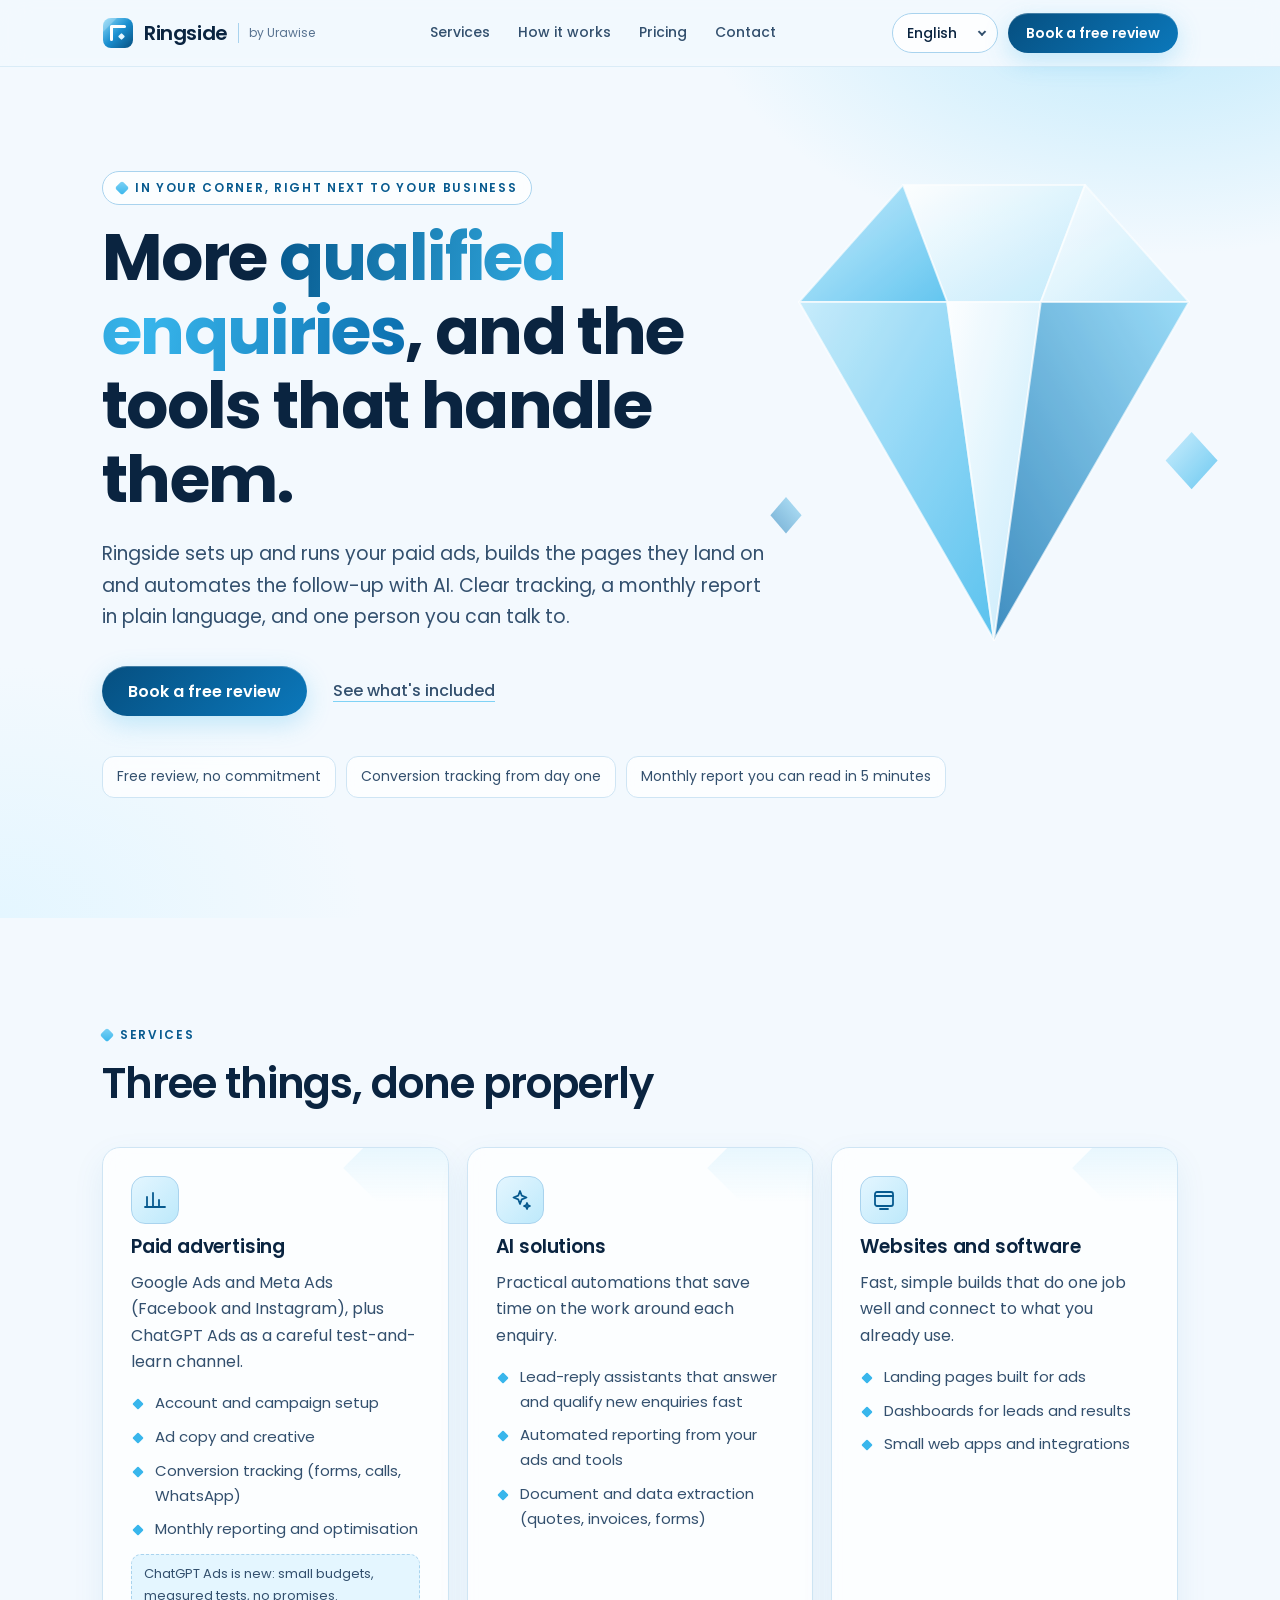
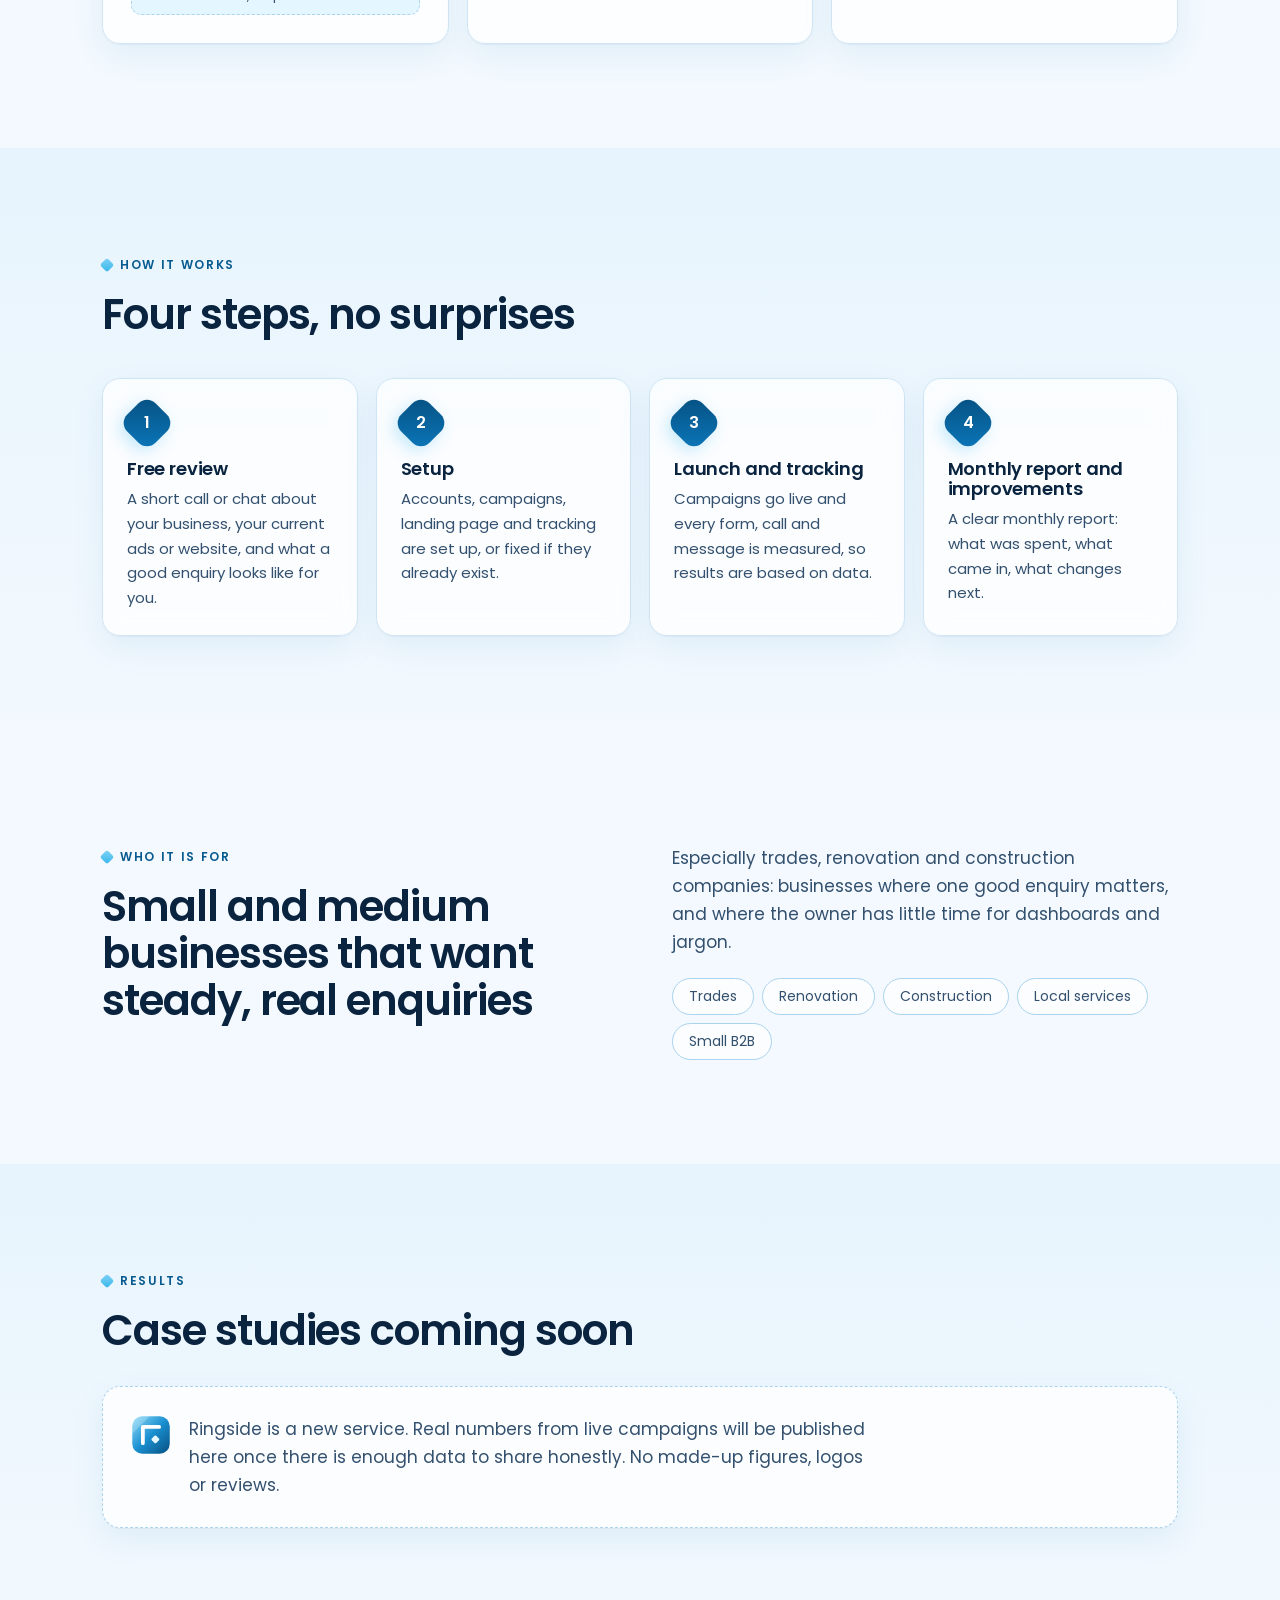
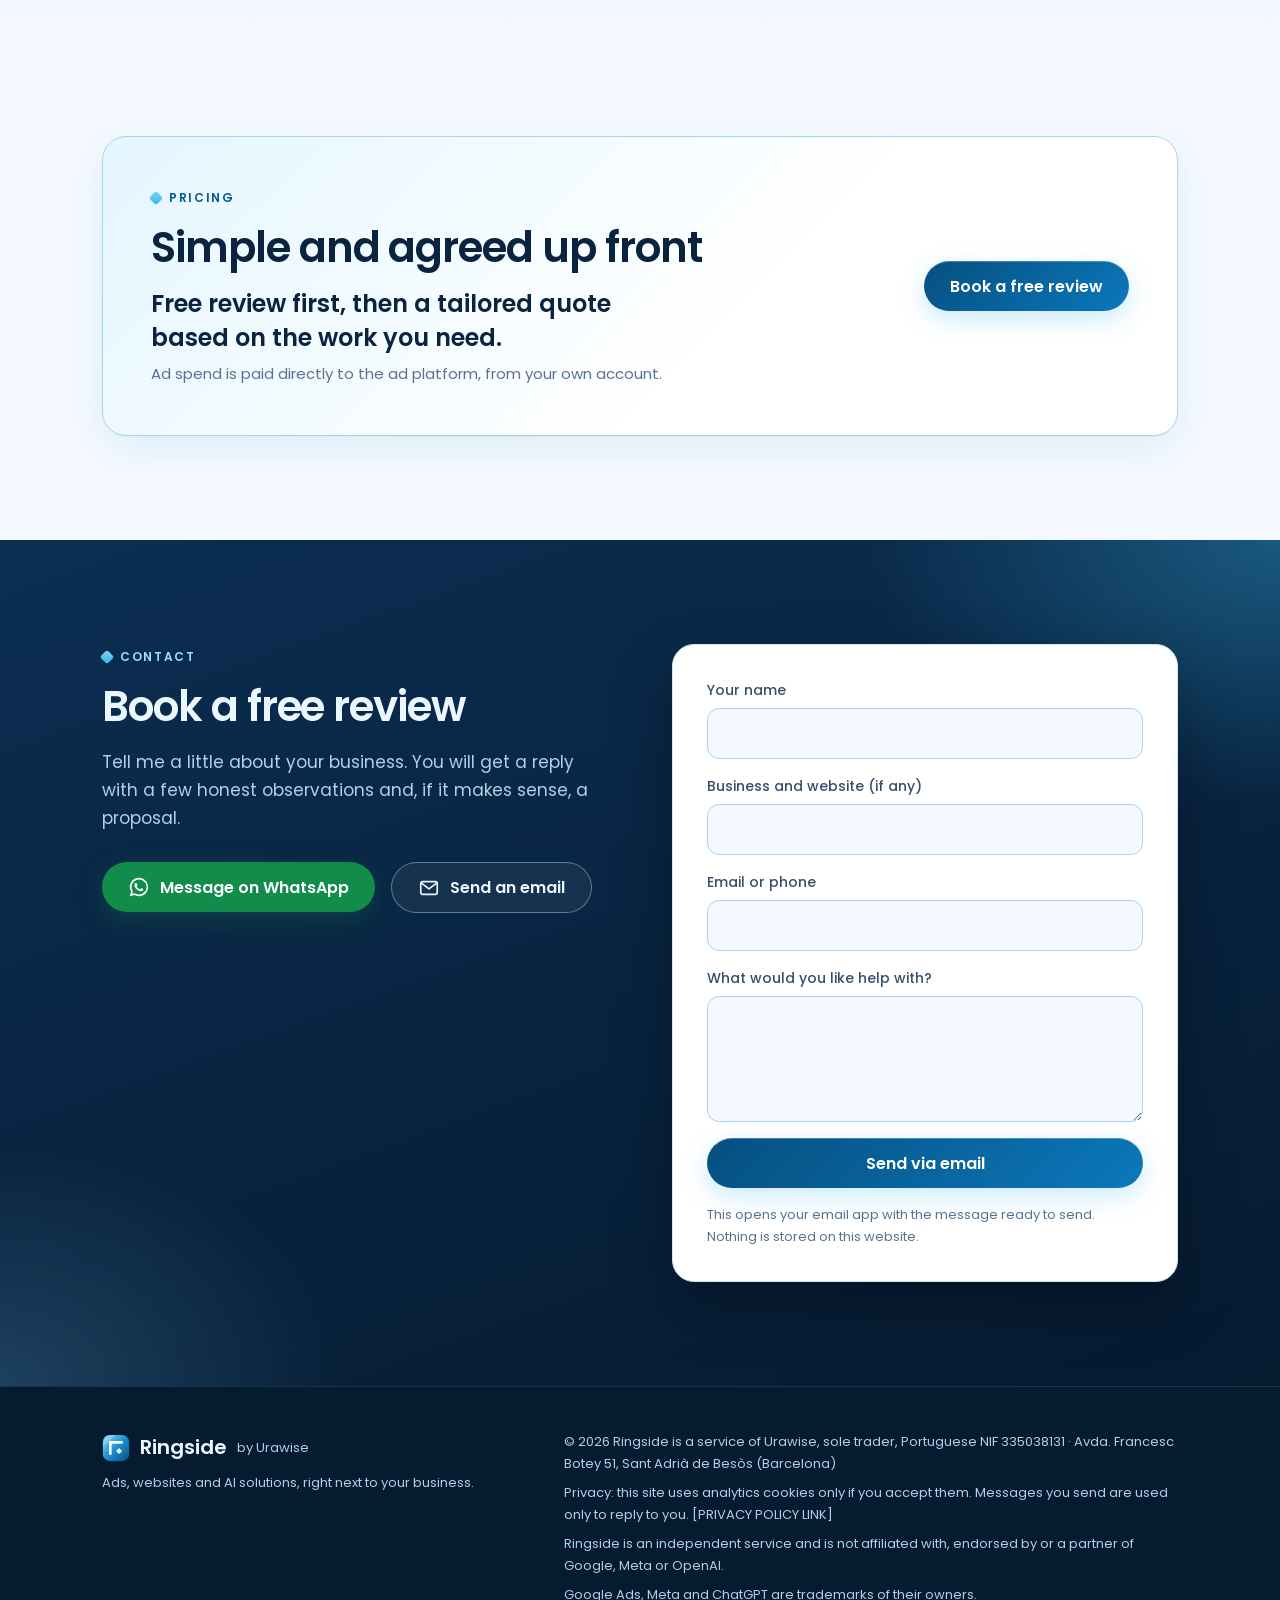
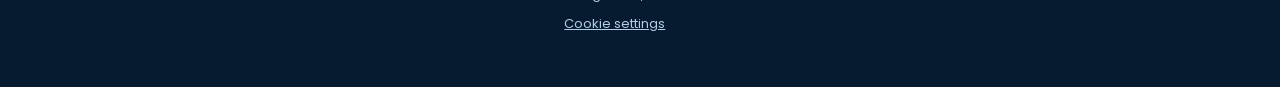
==== index.html @ 42f72361 "Ringside one-page site: crystal blue brand, EN/ES/DA/SQ/FI, mailto contact, GA4 after consent, SEO f" ====
<!doctype html>
<html lang="en">
<head>
  <meta charset="utf-8">
  <meta name="viewport" content="width=device-width, initial-scale=1">
  <title>Ringside by Urawise · Ads, websites and AI solutions</title>
  <meta name="description" content="Google Ads, Meta Ads, AI assistants and websites for small and medium businesses, especially trades, renovation and construction. Start with a free review.">
  <link rel="canonical" href="https://ringside.urawise.eu/">
  <meta name="theme-color" content="#f3f9fe" media="(prefers-color-scheme: light)">
  <meta name="theme-color" content="#05111f" media="(prefers-color-scheme: dark)">
  <meta name="color-scheme" content="light dark">

  <meta property="og:type" content="website">
  <meta property="og:site_name" content="Ringside by Urawise">
  <meta property="og:url" content="https://ringside.urawise.eu/">
  <meta property="og:title" content="Ringside by Urawise · Ads, websites and AI solutions">
  <meta property="og:description" content="Ads, websites and AI solutions, right next to your business. Start with a free review.">
  <meta property="og:image" content="https://ringside.urawise.eu/og-image.png">
  <meta property="og:image:width" content="1200">
  <meta property="og:image:height" content="630">
  <meta property="og:locale" content="en_GB">
  <meta property="og:locale:alternate" content="es_ES">
  <meta property="og:locale:alternate" content="da_DK">
  <meta property="og:locale:alternate" content="sq_AL">
  <meta property="og:locale:alternate" content="fi_FI">
  <meta name="twitter:card" content="summary_large_image">

  <link rel="icon" href="/favicon.svg" type="image/svg+xml">
  <link rel="icon" href="/favicon-32.png" sizes="32x32" type="image/png">
  <link rel="apple-touch-icon" href="/apple-touch-icon.png">

  <link rel="preconnect" href="https://fonts.googleapis.com">
  <link rel="preconnect" href="https://fonts.gstatic.com" crossorigin>
  <link rel="stylesheet" href="https://fonts.googleapis.com/css2?family=Poppins:wght@400;500;600;700&display=swap">
  <link rel="stylesheet" href="/styles.css">
  <script src="/config.js"></script>
  <script src="/i18n.js" defer></script>
  <script src="/main.js" defer></script>
</head>
<body>
  <a class="skip-link" href="#main" data-i18n="skip">Skip to content</a>

  <header class="site-header">
    <div class="wrap header-inner">
      <a class="brand" href="#top" aria-label="Ringside by Urawise, home">
        <img class="brand-mark" src="/favicon.svg" alt="" width="32" height="32">
        <span class="brand-name">Ringside</span>
        <span class="brand-by">by Urawise</span>
      </a>
      <nav class="site-nav" aria-label="Main">
        <a href="#services" data-i18n="nav.services">Services</a>
        <a href="#how" data-i18n="nav.how">How it works</a>
        <a href="#pricing" data-i18n="nav.pricing">Pricing</a>
        <a href="#contact" data-i18n="nav.contact">Contact</a>
      </nav>
      <div class="header-actions">
        <label class="lang-select">
          <span class="visually-hidden" data-i18n="lang.label">Language</span>
          <select data-lang-select>
            <option value="en" lang="en">English</option>
            <option value="es" lang="es">Español</option>
            <option value="da" lang="da">Dansk</option>
            <option value="sq" lang="sq">Shqip</option>
            <option value="fi" lang="fi">Suomi</option>
          </select>
        </label>
        <a class="btn btn-small" href="#contact" data-review-link data-i18n="cta.review">Book a free review</a>
      </div>
    </div>
  </header>

  <main id="main">
    <!-- HERO -->
    <section class="hero" id="top">
      <div class="hero-crystal" aria-hidden="true">
        <svg viewBox="0 0 400 440">
          <defs>
            <linearGradient id="cr-a" x1="0" y1="0" x2="1" y2="1"><stop offset="0" stop-color="#ffffff"/><stop offset="1" stop-color="#bde9fb"/></linearGradient>
            <linearGradient id="cr-b" x1="0" y1="0" x2="1" y2="1"><stop offset="0" stop-color="#bde9fb"/><stop offset="1" stop-color="#38b6ec"/></linearGradient>
            <linearGradient id="cr-c" x1="1" y1="0" x2="0" y2="1"><stop offset="0" stop-color="#7fd2f5"/><stop offset="1" stop-color="#0a6eae"/></linearGradient>
          </defs>
          <g stroke="#ffffff" stroke-opacity=".7" stroke-width="1.5" stroke-linejoin="round">
            <polygon points="130,60 270,60 236,150 164,150" fill="url(#cr-a)"/>
            <polygon points="50,150 130,60 164,150" fill="url(#cr-b)" opacity=".85"/>
            <polygon points="270,60 350,150 236,150" fill="url(#cr-a)" opacity=".9"/>
            <polygon points="50,150 164,150 200,410" fill="url(#cr-b)" opacity=".9"/>
            <polygon points="164,150 236,150 200,410" fill="url(#cr-a)" opacity=".95"/>
            <polygon points="236,150 350,150 200,410" fill="url(#cr-c)" opacity=".85"/>
          </g>
          <polygon points="352,250 372,272 352,294 332,272" fill="url(#cr-b)" opacity=".8"/>
          <polygon points="40,300 52,314 40,328 28,314" fill="url(#cr-c)" opacity=".6"/>
        </svg>
      </div>
      <div class="wrap hero-inner">
        <p class="eyebrow" data-i18n="hero.eyebrow">In your corner, right next to your business</p>
        <h1 data-i18n="hero.title">More <span class="shine">qualified enquiries</span>, and the tools that handle them.</h1>
        <p class="lead" data-i18n="hero.lead">Ringside sets up and runs your paid ads, builds the pages they land on and automates the follow-up with AI. Clear tracking, a monthly report in plain language, and one person you can talk to.</p>
        <div class="hero-actions">
          <a class="btn" href="#contact" data-review-link data-i18n="cta.review">Book a free review</a>
          <a class="text-link" href="#services" data-i18n="hero.secondary">See what's included</a>
        </div>
        <ul class="hero-points" aria-label="Highlights">
          <li data-i18n="hero.p1">Free review, no commitment</li>
          <li data-i18n="hero.p2">Conversion tracking from day one</li>
          <li data-i18n="hero.p3">Monthly report you can read in 5 minutes</li>
        </ul>
      </div>
    </section>

    <!-- SERVICES -->
    <section class="section" id="services" aria-labelledby="services-title">
      <div class="wrap">
        <p class="eyebrow" data-i18n="services.eyebrow">Services</p>
        <h2 id="services-title" data-i18n="services.title">Three things, done properly</h2>
        <div class="cards">
          <article class="card glass">
            <div class="card-icon" aria-hidden="true"><svg viewBox="0 0 24 24"><path d="M4 19V9M10 19V5M16 19v-7M22 19H2" /></svg></div>
            <h3 data-i18n="s1.title">Paid advertising</h3>
            <p data-i18n="s1.body">Google Ads and Meta Ads (Facebook and Instagram), plus ChatGPT Ads as a careful test-and-learn channel.</p>
            <ul class="ticks">
              <li data-i18n="s1.l1">Account and campaign setup</li>
              <li data-i18n="s1.l2">Ad copy and creative</li>
              <li data-i18n="s1.l3">Conversion tracking (forms, calls, WhatsApp)</li>
              <li data-i18n="s1.l4">Monthly reporting and optimisation</li>
            </ul>
            <p class="tag" data-i18n="s1.tag">ChatGPT Ads is new: small budgets, measured tests, no promises.</p>
          </article>
          <article class="card glass">
            <div class="card-icon" aria-hidden="true"><svg viewBox="0 0 24 24"><path d="M12 3l1.8 4.7L18.5 9.5 13.8 11.3 12 16l-1.8-4.7L5.5 9.5l4.7-1.8z" /><path d="M19 15l.8 2.2L22 18l-2.2.8L19 21l-.8-2.2L16 18l2.2-.8z" /></svg></div>
            <h3 data-i18n="s2.title">AI solutions</h3>
            <p data-i18n="s2.body">Practical automations that save time on the work around each enquiry.</p>
            <ul class="ticks">
              <li data-i18n="s2.l1">Lead-reply assistants that answer and qualify new enquiries fast</li>
              <li data-i18n="s2.l2">Automated reporting from your ads and tools</li>
              <li data-i18n="s2.l3">Document and data extraction (quotes, invoices, forms)</li>
            </ul>
          </article>
          <article class="card glass">
            <div class="card-icon" aria-hidden="true"><svg viewBox="0 0 24 24"><rect x="3" y="4" width="18" height="14" rx="2" /><path d="M3 8h18M8 21h8" /></svg></div>
            <h3 data-i18n="s3.title">Websites and software</h3>
            <p data-i18n="s3.body">Fast, simple builds that do one job well and connect to what you already use.</p>
            <ul class="ticks">
              <li data-i18n="s3.l1">Landing pages built for ads</li>
              <li data-i18n="s3.l2">Dashboards for leads and results</li>
              <li data-i18n="s3.l3">Small web apps and integrations</li>
            </ul>
          </article>
        </div>
      </div>
    </section>

    <!-- HOW IT WORKS -->
    <section class="section section-alt" id="how" aria-labelledby="how-title">
      <div class="wrap">
        <p class="eyebrow" data-i18n="how.eyebrow">How it works</p>
        <h2 id="how-title" data-i18n="how.title">Four steps, no surprises</h2>
        <ol class="steps">
          <li class="glass">
            <span class="step-num"><span>1</span></span>
            <h3 data-i18n="how.1t">Free review</h3>
            <p data-i18n="how.1b">A short call or chat about your business, your current ads or website, and what a good enquiry looks like for you.</p>
          </li>
          <li class="glass">
            <span class="step-num"><span>2</span></span>
            <h3 data-i18n="how.2t">Setup</h3>
            <p data-i18n="how.2b">Accounts, campaigns, landing page and tracking are set up, or fixed if they already exist.</p>
          </li>
          <li class="glass">
            <span class="step-num"><span>3</span></span>
            <h3 data-i18n="how.3t">Launch and tracking</h3>
            <p data-i18n="how.3b">Campaigns go live and every form, call and message is measured, so results are based on data.</p>
          </li>
          <li class="glass">
            <span class="step-num"><span>4</span></span>
            <h3 data-i18n="how.4t">Monthly report and improvements</h3>
            <p data-i18n="how.4b">A clear monthly report: what was spent, what came in, what changes next.</p>
          </li>
        </ol>
      </div>
    </section>

    <!-- WHO IT IS FOR -->
    <section class="section" id="who" aria-labelledby="who-title">
      <div class="wrap split">
        <div>
          <p class="eyebrow" data-i18n="who.eyebrow">Who it is for</p>
          <h2 id="who-title" data-i18n="who.title">Small and medium businesses that want steady, real enquiries</h2>
        </div>
        <div>
          <p data-i18n="who.body">Especially trades, renovation and construction companies: businesses where one good enquiry matters, and where the owner has little time for dashboards and jargon.</p>
          <ul class="chips">
            <li data-i18n="who.c1">Trades</li>
            <li data-i18n="who.c2">Renovation</li>
            <li data-i18n="who.c3">Construction</li>
            <li data-i18n="who.c4">Local services</li>
            <li data-i18n="who.c5">Small B2B</li>
          </ul>
        </div>
      </div>
    </section>

    <!-- PROOF -->
    <section class="section section-alt" id="results" aria-labelledby="results-title">
      <div class="wrap">
        <p class="eyebrow" data-i18n="proof.eyebrow">Results</p>
        <h2 id="results-title" data-i18n="proof.title">Case studies coming soon</h2>
        <div class="proof-empty glass">
          <img src="/favicon.svg" alt="" width="40" height="40">
          <p data-i18n="proof.body">Ringside is a new service. Real numbers from live campaigns will be published here once there is enough data to share honestly. No made-up figures, logos or reviews.</p>
        </div>

        <!--
          When you have real, permissioned results, replace the paragraph above and
          uncomment this block. Keep the numbers exact and the source clear.

        <div class="proof-grid">
          <figure class="proof-card">
            <p class="proof-number">[RESULT]</p>
            <figcaption>[WHAT THE RESULT MEANS, CAMPAIGN AND PERIOD]</figcaption>
          </figure>
          <blockquote class="proof-card quote">
            <p>“[CLIENT TESTIMONIAL]”</p>
            <footer>[CLIENT NAME], [BUSINESS]</footer>
          </blockquote>
        </div>
        -->
      </div>
    </section>

    <!-- PRICING -->
    <section class="section" id="pricing" aria-labelledby="pricing-title">
      <div class="wrap">
        <div class="pricing-box">
          <div>
            <p class="eyebrow" data-i18n="pricing.eyebrow">Pricing</p>
            <h2 id="pricing-title" data-i18n="pricing.title">Simple and agreed up front</h2>
            <p class="price" data-i18n="pricing.text">Free review first, then a tailored quote based on the work you need.</p>
            <p class="muted" data-i18n="pricing.note">Ad spend is paid directly to the ad platform, from your own account.</p>
          </div>
          <a class="btn" href="#contact" data-review-link data-i18n="cta.review">Book a free review</a>
        </div>
      </div>
    </section>

    <!-- CONTACT -->
    <section class="section section-dark" id="contact" aria-labelledby="contact-title">
      <div class="wrap split">
        <div>
          <p class="eyebrow" data-i18n="contact.eyebrow">Contact</p>
          <h2 id="contact-title" data-i18n="contact.title">Book a free review</h2>
          <p data-i18n="contact.body">Tell me a little about your business. You will get a reply with a few honest observations and, if it makes sense, a proposal.</p>
          <div class="contact-actions">
            <a class="btn btn-whatsapp" href="#contact" data-whatsapp target="_blank" rel="noopener">
              <svg viewBox="0 0 24 24" aria-hidden="true"><path fill="currentColor" d="M12 2a10 10 0 0 0-8.6 15.1L2 22l5-1.3A10 10 0 1 0 12 2zm0 18.2c-1.5 0-3-.4-4.2-1.2l-.3-.2-3 .8.8-2.9-.2-.3A8.2 8.2 0 1 1 12 20.2zm4.5-6.1c-.2-.1-1.5-.7-1.7-.8-.2-.1-.4-.1-.6.1l-.8 1c-.1.2-.3.2-.5.1a6.7 6.7 0 0 1-3.3-2.9c-.2-.4.2-.4.7-1.3.1-.2 0-.3 0-.4l-.8-1.8c-.2-.5-.4-.4-.6-.4h-.5c-.2 0-.4.1-.6.3-.2.2-.8.8-.8 2s.8 2.3.9 2.5c.1.2 1.6 2.5 4 3.5 1.5.6 2.1.7 2.8.6.5-.1 1.5-.6 1.7-1.2.2-.6.2-1.1.2-1.2-.1-.1-.3-.2-.5-.3z"/></svg>
              <span data-i18n="contact.whatsapp">Message on WhatsApp</span>
            </a>
            <a class="btn btn-outline-light" href="#contact" data-email-link>
              <svg viewBox="0 0 24 24" aria-hidden="true"><rect x="3" y="5" width="18" height="14" rx="2" fill="none" stroke="currentColor" stroke-width="1.8"/><path d="M3.5 6.5 12 13l8.5-6.5" fill="none" stroke="currentColor" stroke-width="1.8" stroke-linecap="round" stroke-linejoin="round"/></svg>
              <span data-i18n="contact.email">Send an email</span>
            </a>
          </div>
        </div>

        <form class="contact-form" id="contact-form" novalidate>
          <div class="field">
            <label for="f-name" data-i18n="form.name">Your name</label>
            <input id="f-name" name="name" type="text" autocomplete="name" required>
          </div>
          <div class="field">
            <label for="f-business" data-i18n="form.business">Business and website (if any)</label>
            <input id="f-business" name="business" type="text" autocomplete="organization">
          </div>
          <div class="field">
            <label for="f-email" data-i18n="form.email">Email or phone</label>
            <input id="f-email" name="contact" type="text" autocomplete="email" required>
          </div>
          <div class="field">
            <label for="f-message" data-i18n="form.message">What would you like help with?</label>
            <textarea id="f-message" name="message" rows="4" required></textarea>
          </div>
          <button class="btn btn-block" type="submit" data-i18n="form.submit">Send via email</button>
          <p class="form-note" data-i18n="form.note">This opens your email app with the message ready to send. Nothing is stored on this website.</p>
          <p class="form-error" role="alert" hidden data-i18n="form.error">Please fill in your name, a way to reach you and a short message.</p>
        </form>
      </div>
    </section>
  </main>

  <footer class="site-footer">
    <div class="wrap footer-inner">
      <div>
        <p class="footer-brand"><img class="brand-mark" src="/favicon.svg" alt="" width="28" height="28">Ringside <span>by Urawise</span></p>
        <p data-i18n="footer.tagline">Ads, websites and AI solutions, right next to your business.</p>
      </div>
      <div class="footer-legal">
        <p>© <span data-year>2026</span> <span data-i18n="footer.legal">Ringside is a service of Urawise, sole trader, Portuguese NIF 335038131</span> · Avda. Francesc Botey 51, Sant Adrià de Besòs (Barcelona)</p>
        <p data-i18n="footer.privacy">Privacy: this site uses analytics cookies only if you accept them. Messages you send are used only to reply to you. [PRIVACY POLICY LINK]</p>
        <p data-i18n="footer.independent">Ringside is an independent service and is not affiliated with, endorsed by or a partner of Google, Meta or OpenAI.</p>
        <p data-i18n="footer.tm">Google Ads, Meta and ChatGPT are trademarks of their owners.</p>
        <p><button type="button" class="link-button" data-cookie-settings data-i18n="footer.cookies">Cookie settings</button></p>
      </div>
    </div>
  </footer>

  <div class="cookie-banner" role="dialog" aria-live="polite" aria-label="Cookies" hidden>
    <p data-i18n="cookie.text">Allow analytics cookies (Google Analytics) to help improve this page? They stay off unless you accept.</p>
    <div class="cookie-actions">
      <button type="button" class="btn btn-small btn-ghost" data-consent="denied" data-i18n="cookie.reject">Reject</button>
      <button type="button" class="btn btn-small" data-consent="granted" data-i18n="cookie.accept">Accept</button>
    </div>
  </div>
</body>
</html>
---- styles.css ----
/* Ringside: crystal blue brand. Poppins throughout. */
:root {
  --bg: #f3f9fe;
  --bg-2: #e7f4fd;
  --surface: rgba(255, 255, 255, .74);
  --surface-solid: #ffffff;
  --ink: #0a2440;
  --ink-2: #33506e;
  --muted: #587391;
  --line: #cfe5f4;
  --line-strong: #a9d3ee;
  --brand: #0a6eae;
  --brand-ink: #075a8f;
  --crystal-1: #e4f6ff;
  --crystal-2: #bde9fb;
  --crystal-3: #7fd2f5;
  --crystal-4: #38b6ec;
  --btn-from: #064f80;
  --btn-to: #0b78bb;
  --btn-ink: #ffffff;
  --glow: rgba(56, 182, 236, .28);
  --deep: #061a30;
  --deep-2: #0b2e52;
  --deep-ink: #eaf7ff;
  --deep-muted: #b3cfe6;
  --whatsapp: #128c4a;
  --radius: 18px;
  --shadow: 0 1px 1px rgba(10, 36, 64, .04), 0 12px 32px rgba(10, 110, 174, .08);
  --font: 'Poppins', system-ui, -apple-system, 'Segoe UI', sans-serif;
  color-scheme: light;
}

@media (prefers-color-scheme: dark) {
  :root {
    --bg: #05111f;
    --bg-2: #081a2e;
    --surface: rgba(16, 42, 70, .55);
    --surface-solid: #0c2138;
    --ink: #e6f4ff;
    --ink-2: #bcd5ea;
    --muted: #8eabc6;
    --line: #17375a;
    --line-strong: #24507c;
    --brand: #7fd2f5;
    --brand-ink: #a6e1f9;
    --crystal-1: #0d2742;
    --crystal-2: #12406a;
    --crystal-3: #1f6fa6;
    --crystal-4: #38b6ec;
    --btn-from: #38b6ec;
    --btn-to: #8fdcfa;
    --btn-ink: #04203a;
    --glow: rgba(56, 182, 236, .22);
    --deep: #030b15;
    --deep-2: #0a2643;
    --whatsapp: #1fa85c;
    --shadow: 0 1px 1px rgba(0, 0, 0, .3), 0 14px 36px rgba(0, 0, 0, .35);
    color-scheme: dark;
  }
}

*, *::before, *::after { box-sizing: border-box; }
html { scroll-behavior: smooth; -webkit-text-size-adjust: 100%; }
@media (prefers-reduced-motion: reduce) { html { scroll-behavior: auto; } *, *::before, *::after { transition: none !important; animation: none !important; } }
body {
  margin: 0;
  background: var(--bg);
  color: var(--ink);
  font-family: var(--font);
  font-size: 16px;
  line-height: 1.65;
  overflow-x: hidden;
}
img, svg { display: block; max-width: 100%; }
a { color: var(--brand); }
h1, h2, h3 { line-height: 1.12; letter-spacing: -.025em; margin: 0; font-weight: 600; }
h1 { font-size: clamp(36px, 7vw, 66px); max-width: 15ch; font-weight: 700; }
h2 { font-size: clamp(27px, 4.2vw, 42px); max-width: 22ch; }
h3 { font-size: 19px; letter-spacing: -.01em; }
p { margin: 0; }
:focus-visible { outline: 3px solid var(--crystal-4); outline-offset: 3px; border-radius: 6px; }

.wrap { width: 100%; max-width: 1140px; margin: 0 auto; padding: 0 16px; position: relative; }
@media (min-width: 720px) { .wrap { padding: 0 32px; } }

.skip-link { position: absolute; left: -9999px; top: 8px; background: var(--surface-solid); padding: 8px 12px; z-index: 100; }
.skip-link:focus { left: 8px; }

/* Gradient text for key words */
.shine { background: linear-gradient(100deg, var(--brand-ink) 0%, var(--crystal-4) 55%, var(--brand) 100%); -webkit-background-clip: text; background-clip: text; color: transparent; }

/* Header */
.site-header { position: sticky; top: 0; z-index: 30; background: color-mix(in srgb, var(--bg) 78%, transparent); backdrop-filter: blur(14px) saturate(1.4); -webkit-backdrop-filter: blur(14px) saturate(1.4); border-bottom: 1px solid color-mix(in srgb, var(--line) 70%, transparent); }
.header-inner { display: flex; align-items: center; justify-content: space-between; gap: 12px; height: 66px; }
.brand { display: flex; align-items: center; gap: 10px; color: var(--ink); text-decoration: none; }
.brand-mark { width: 32px; height: 32px; flex: none; }
.brand-name { font-weight: 600; font-size: 20px; letter-spacing: -.02em; }
.brand-by { font-size: 12px; color: var(--muted); display: none; padding-left: 10px; border-left: 1px solid var(--line-strong); }
@media (min-width: 420px) { .brand-by { display: inline; } }
.site-nav { display: none; gap: 28px; }
.site-nav a { color: var(--ink-2); text-decoration: none; font-size: 14px; font-weight: 500; }
.site-nav a:hover { color: var(--brand); }
@media (min-width: 900px) { .site-nav { display: flex; } }
.header-actions { display: flex; align-items: center; gap: 10px; }
.visually-hidden { position: absolute; width: 1px; height: 1px; overflow: hidden; clip: rect(0 0 0 0); white-space: nowrap; }
.lang-select { position: relative; display: inline-flex; }
.lang-select::after { content: ''; position: absolute; right: 13px; top: 50%; width: 6px; height: 6px; border-right: 2px solid var(--ink-2); border-bottom: 2px solid var(--ink-2); transform: translateY(-70%) rotate(45deg); pointer-events: none; }
.lang-select select { appearance: none; -webkit-appearance: none; font: 500 14px var(--font); color: var(--ink); background: var(--surface); border: 1px solid var(--line-strong); border-radius: 999px; padding: 7px 32px 7px 14px; min-height: 40px; cursor: pointer; }
.lang-select select:hover { border-color: var(--brand); }
.header-actions .btn-small { display: none; }
@media (min-width: 560px) { .header-actions .btn-small { display: inline-flex; } }

/* Buttons */
.btn { position: relative; display: inline-flex; align-items: center; justify-content: center; gap: 10px; min-height: 50px; padding: 12px 26px; border-radius: 999px; border: 0; background: linear-gradient(135deg, var(--btn-from), var(--btn-to)); color: var(--btn-ink); font: 600 16px var(--font); text-decoration: none; cursor: pointer; box-shadow: 0 8px 24px var(--glow), inset 0 1px 0 rgba(255,255,255,.25); transition: transform .15s, box-shadow .15s; }
.btn:hover { transform: translateY(-2px); box-shadow: 0 14px 32px var(--glow), inset 0 1px 0 rgba(255,255,255,.25); }
.btn-small { min-height: 40px; padding: 8px 18px; font-size: 14px; }
.btn-ghost { background: var(--surface); color: var(--ink); border: 1px solid var(--line-strong); box-shadow: none; }
.btn-ghost:hover { box-shadow: none; border-color: var(--brand); }
.btn-block { width: 100%; }
.btn-whatsapp { background: var(--whatsapp); color: #fff; box-shadow: 0 8px 24px rgba(18, 140, 74, .25); }
.btn-whatsapp svg { width: 22px; height: 22px; }
.text-link { color: var(--ink-2); font-weight: 500; text-underline-offset: 5px; text-decoration-color: var(--crystal-3); }
.text-link:hover { color: var(--brand); }
.link-button { background: none; border: 0; padding: 0; color: inherit; font: inherit; text-decoration: underline; cursor: pointer; }

/* Hero */
.hero { position: relative; overflow: hidden; padding: 56px 0 72px; background:
  radial-gradient(700px 420px at 90% -10%, var(--crystal-2), transparent 65%),
  radial-gradient(520px 360px at 0% 100%, var(--crystal-1), transparent 70%),
  var(--bg); }
@media (min-width: 720px) { .hero { padding: 104px 0 120px; } }
.hero-inner { position: relative; z-index: 1; }
.hero-crystal { position: absolute; z-index: 0; right: -90px; top: -20px; width: 260px; opacity: .35; pointer-events: none; }
@media (min-width: 720px) { .hero-crystal { right: -40px; top: 40px; width: 520px; opacity: .9; } }
@media (min-width: 1100px) { .hero-crystal { right: 2%; } }
.hero-crystal svg { width: 100%; height: auto; animation: float 9s ease-in-out infinite; }
@keyframes float { 50% { transform: translateY(-12px) rotate(1.5deg); } }
.eyebrow { display: inline-flex; align-items: center; gap: 8px; color: var(--brand-ink); font-weight: 600; font-size: 12px; letter-spacing: .14em; text-transform: uppercase; margin-bottom: 16px; }
.eyebrow::before { content: ''; width: 10px; height: 10px; transform: rotate(45deg); border-radius: 2px; background: linear-gradient(135deg, var(--crystal-3), var(--crystal-4)); }
.hero .eyebrow { background: var(--surface); border: 1px solid var(--line-strong); border-radius: 999px; padding: 6px 14px; backdrop-filter: blur(8px); }
.lead { font-size: clamp(16px, 2.1vw, 19px); color: var(--ink-2); max-width: 56ch; margin-top: 22px; }
.hero-actions { display: flex; flex-wrap: wrap; align-items: center; gap: 16px 26px; margin-top: 34px; }
.hero-points { list-style: none; padding: 0; margin: 40px 0 0; display: flex; flex-wrap: wrap; gap: 10px; }
.hero-points li { background: var(--surface); border: 1px solid var(--line); border-radius: 12px; padding: 8px 14px; font-size: 14px; color: var(--ink-2); backdrop-filter: blur(8px); -webkit-backdrop-filter: blur(8px); }

/* Sections */
.section { position: relative; padding: 72px 0; }
@media (min-width: 720px) { .section { padding: 104px 0; } }
.section-alt { background: linear-gradient(180deg, var(--bg-2), var(--bg)); }
.section-lead { color: var(--ink-2); max-width: 60ch; margin-top: 18px; font-size: 17px; }
.split { display: grid; gap: 28px; }
@media (min-width: 860px) { .split { grid-template-columns: 1fr 1fr; gap: 64px; align-items: start; } }
.split > div > p:not(.eyebrow) { color: var(--ink-2); font-size: 17px; }

/* Glass cards */
.glass { background: var(--surface); border: 1px solid var(--line); border-radius: var(--radius); box-shadow: var(--shadow); backdrop-filter: blur(12px); -webkit-backdrop-filter: blur(12px); }

.cards { display: grid; gap: 18px; margin-top: 40px; }
@media (min-width: 860px) { .cards { grid-template-columns: repeat(3, 1fr); } }
.card { position: relative; overflow: hidden; padding: 28px; display: flex; flex-direction: column; gap: 12px; transition: transform .2s, border-color .2s; }
.card::after { content: ''; position: absolute; right: -40px; top: -40px; width: 120px; height: 120px; transform: rotate(45deg); background: linear-gradient(135deg, var(--crystal-2), transparent 70%); opacity: .7; pointer-events: none; }
.card:hover { transform: translateY(-3px); border-color: var(--line-strong); }
.card > p { color: var(--ink-2); }
.card-icon { width: 48px; height: 48px; border-radius: 14px; background: linear-gradient(135deg, var(--crystal-1), var(--crystal-2)); border: 1px solid var(--line-strong); color: var(--brand-ink); display: grid; place-items: center; }
.card-icon svg { width: 24px; height: 24px; fill: none; stroke: currentColor; stroke-width: 1.8; stroke-linecap: round; stroke-linejoin: round; }
.ticks { list-style: none; padding: 0; margin: 4px 0 0; display: grid; gap: 9px; }
.ticks li { position: relative; padding-left: 24px; color: var(--ink-2); font-size: 15px; }
.ticks li::before { content: ''; position: absolute; left: 3px; top: 9px; width: 8px; height: 8px; transform: rotate(45deg); border-radius: 1px; background: var(--crystal-4); }
.tag { margin-top: auto; font-size: 13px; color: var(--ink-2); background: var(--crystal-1); border: 1px dashed var(--line-strong); border-radius: 10px; padding: 8px 12px; }

.steps { list-style: none; padding: 0; margin: 40px 0 0; display: grid; gap: 18px; }
@media (min-width: 720px) { .steps { grid-template-columns: repeat(2, 1fr); } }
@media (min-width: 1000px) { .steps { grid-template-columns: repeat(4, 1fr); } }
.steps li { padding: 24px; }
.steps h3 { font-size: 18px; margin: 16px 0 8px; }
.steps p { color: var(--ink-2); font-size: 15px; }
.step-num { display: grid; place-items: center; width: 40px; height: 40px; border-radius: 12px; transform: rotate(45deg); background: linear-gradient(135deg, var(--btn-from), var(--btn-to)); color: var(--btn-ink); font-weight: 600; box-shadow: 0 6px 16px var(--glow); }
.step-num span { transform: rotate(-45deg); }

.chips { list-style: none; padding: 0; margin: 22px 0 0; display: flex; flex-wrap: wrap; gap: 8px; }
.chips li { border: 1px solid var(--line-strong); background: var(--surface); border-radius: 999px; padding: 6px 16px; font-size: 14px; color: var(--ink-2); }

.proof-empty { margin-top: 32px; padding: 28px; display: flex; gap: 18px; align-items: flex-start; border-style: dashed; border-color: var(--line-strong); }
.proof-empty img { width: 40px; height: 40px; flex: none; }
.proof-empty p { color: var(--ink-2); font-size: 17px; max-width: 62ch; }
.proof-grid { display: grid; gap: 18px; margin-top: 32px; }
@media (min-width: 720px) { .proof-grid { grid-template-columns: 1fr 1fr; } }
.proof-card { margin: 0; padding: 24px; }
.proof-number { font-weight: 700; font-size: 38px; color: var(--brand); }

.pricing-box { position: relative; overflow: hidden; display: flex; flex-direction: column; gap: 24px; padding: 30px; border-radius: 24px; background: linear-gradient(135deg, var(--crystal-1), var(--surface-solid) 60%); border: 1px solid var(--line-strong); box-shadow: var(--shadow); }
@media (min-width: 860px) { .pricing-box { flex-direction: row; align-items: center; justify-content: space-between; padding: 48px; } }
.price { font-weight: 600; font-size: clamp(19px, 2.4vw, 24px); line-height: 1.4; margin-top: 16px; max-width: 34ch; }
.muted { color: var(--muted); margin-top: 8px; font-size: 15px; }

/* Contact: deep crystal panel (same in both themes) */
.section-dark { color: var(--deep-ink); background:
  radial-gradient(600px 380px at 100% 0%, rgba(56, 182, 236, .35), transparent 70%),
  radial-gradient(500px 340px at 0% 100%, rgba(127, 210, 245, .18), transparent 70%),
  linear-gradient(160deg, var(--deep-2), var(--deep)); overflow: hidden; }
.section-dark .eyebrow { color: #9fe0fb; }
.section-dark .split > div > p:not(.eyebrow) { color: var(--deep-muted); margin-top: 18px; }
.contact-actions { display: flex; flex-direction: column; align-items: flex-start; gap: 16px; margin-top: 30px; }
.btn-outline-light { background: rgba(255, 255, 255, .06); color: var(--deep-ink); border: 1px solid rgba(159, 224, 251, .45); box-shadow: none; backdrop-filter: blur(8px); }
.btn-outline-light:hover { background: rgba(255, 255, 255, .12); box-shadow: none; }
.btn-outline-light svg { width: 22px; height: 22px; }
@media (min-width: 480px) { .contact-actions { flex-direction: row; flex-wrap: wrap; } }
.contact-form { background: var(--surface-solid); color: var(--ink); border-radius: 22px; padding: 24px; display: grid; gap: 16px; box-shadow: 0 24px 60px rgba(0, 0, 0, .3); border: 1px solid var(--line); }
@media (min-width: 720px) { .contact-form { padding: 34px; } }
.field { display: grid; gap: 6px; }
.field label { font-size: 14px; font-weight: 500; color: var(--ink-2); }
.field input, .field textarea { width: 100%; font: 16px var(--font); color: var(--ink); background: var(--bg); border: 1px solid var(--line-strong); border-radius: 12px; padding: 12px 14px; }
.field input:focus, .field textarea:focus { outline: 3px solid var(--glow); outline-offset: 0; border-color: var(--crystal-4); }
.field textarea { resize: vertical; min-height: 110px; }
.form-note { font-size: 13px; color: var(--muted); }
.form-error { font-size: 14px; color: #b42318; }
@media (prefers-color-scheme: dark) { .form-error { color: #ff8a80; } }

/* Footer */
.site-footer { background: var(--deep); color: var(--deep-muted); border-top: 1px solid rgba(127, 210, 245, .14); padding: 44px 0 130px; font-size: 13px; }
@media (min-width: 720px) { .site-footer { padding-bottom: 52px; } }
.footer-inner { display: grid; gap: 24px; }
@media (min-width: 860px) { .footer-inner { grid-template-columns: 1fr 1.4fr; } }
.footer-brand { display: flex; align-items: center; gap: 10px; font-weight: 600; font-size: 20px; color: var(--deep-ink); margin-bottom: 8px; }
.footer-brand .brand-mark { width: 28px; height: 28px; }
.footer-brand span { font-weight: 400; font-size: 13px; color: var(--deep-muted); }
.footer-legal { display: grid; gap: 8px; }

/* Cookie banner */
.cookie-banner { position: fixed; left: 12px; right: 12px; bottom: 12px; z-index: 50; max-width: 520px; margin-left: auto; background: var(--surface-solid); color: var(--ink); border: 1px solid var(--line-strong); border-radius: 16px; box-shadow: 0 16px 44px rgba(6, 26, 48, .22); padding: 14px 16px; display: flex; flex-wrap: wrap; align-items: center; gap: 10px 16px; font-size: 14px; }
.cookie-banner[hidden] { display: none; }
.cookie-banner p { flex: 1 1 240px; }
.cookie-actions { display: flex; gap: 8px; }
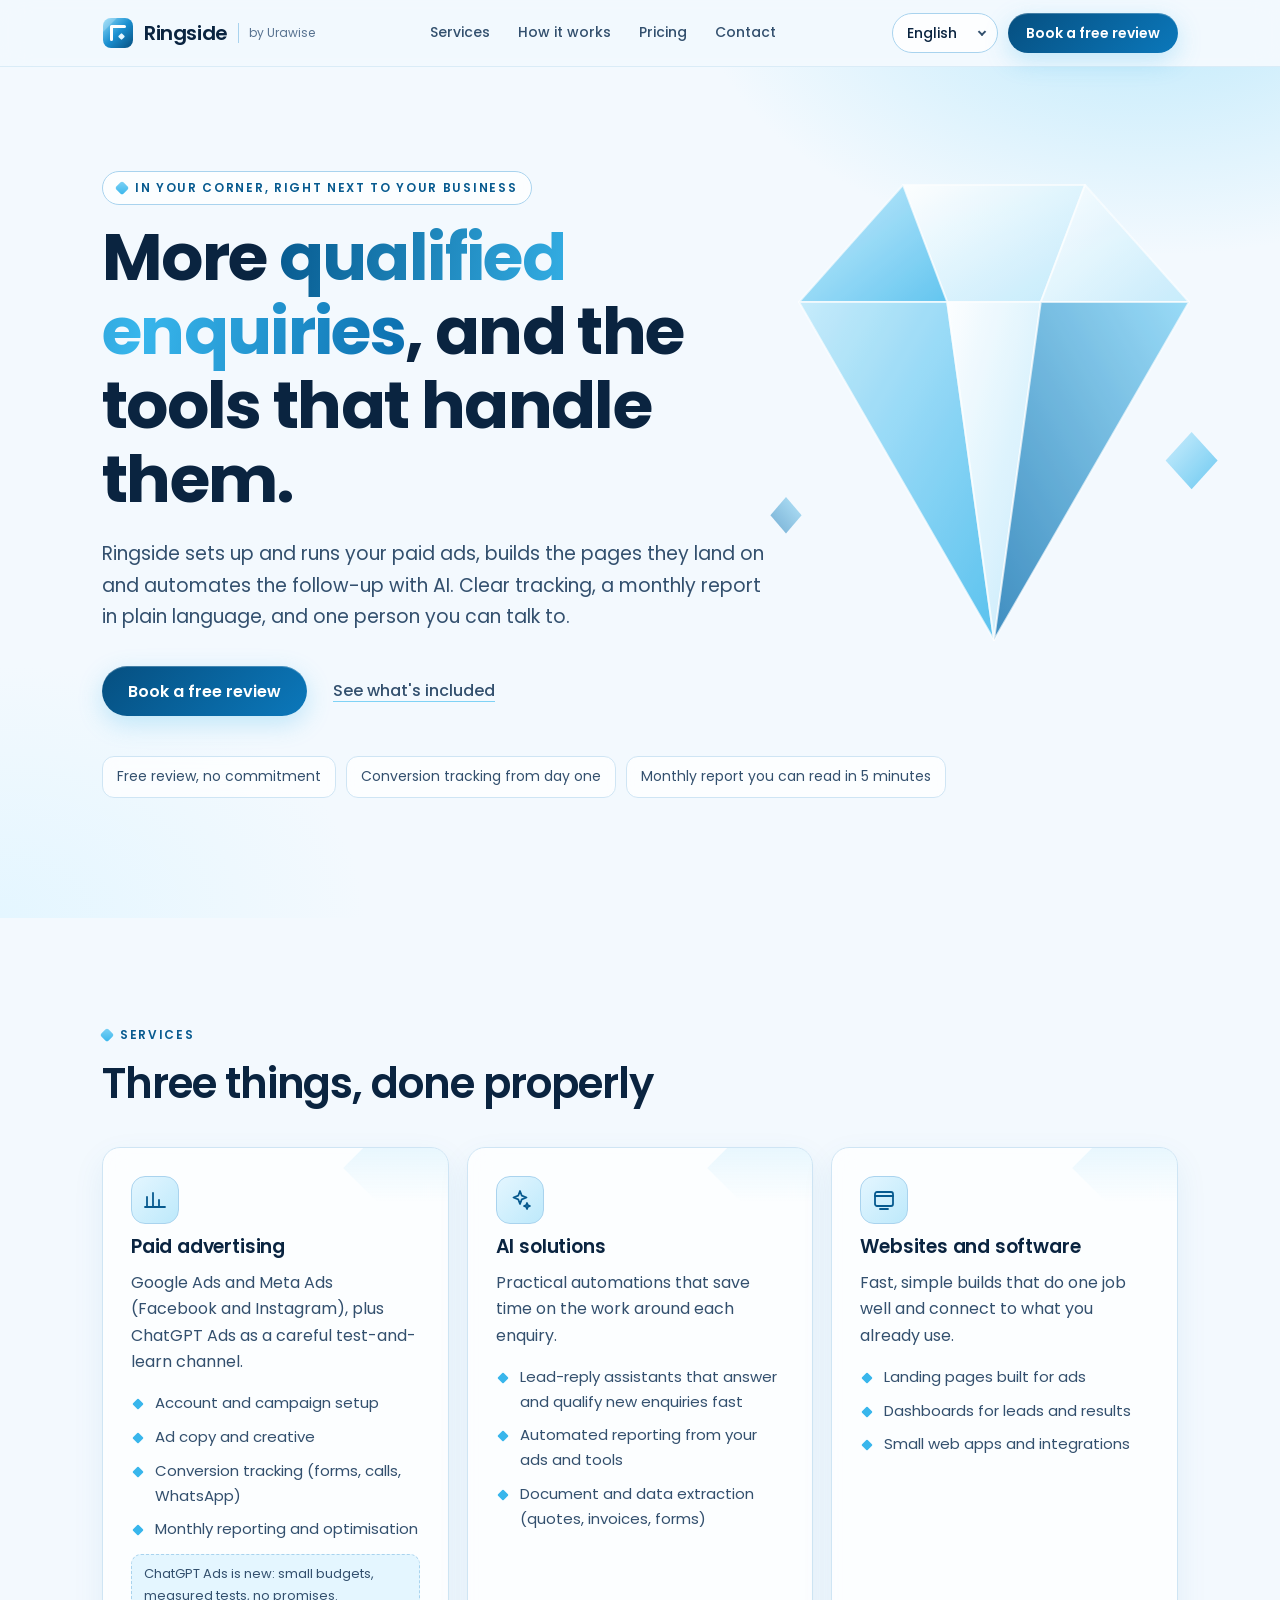
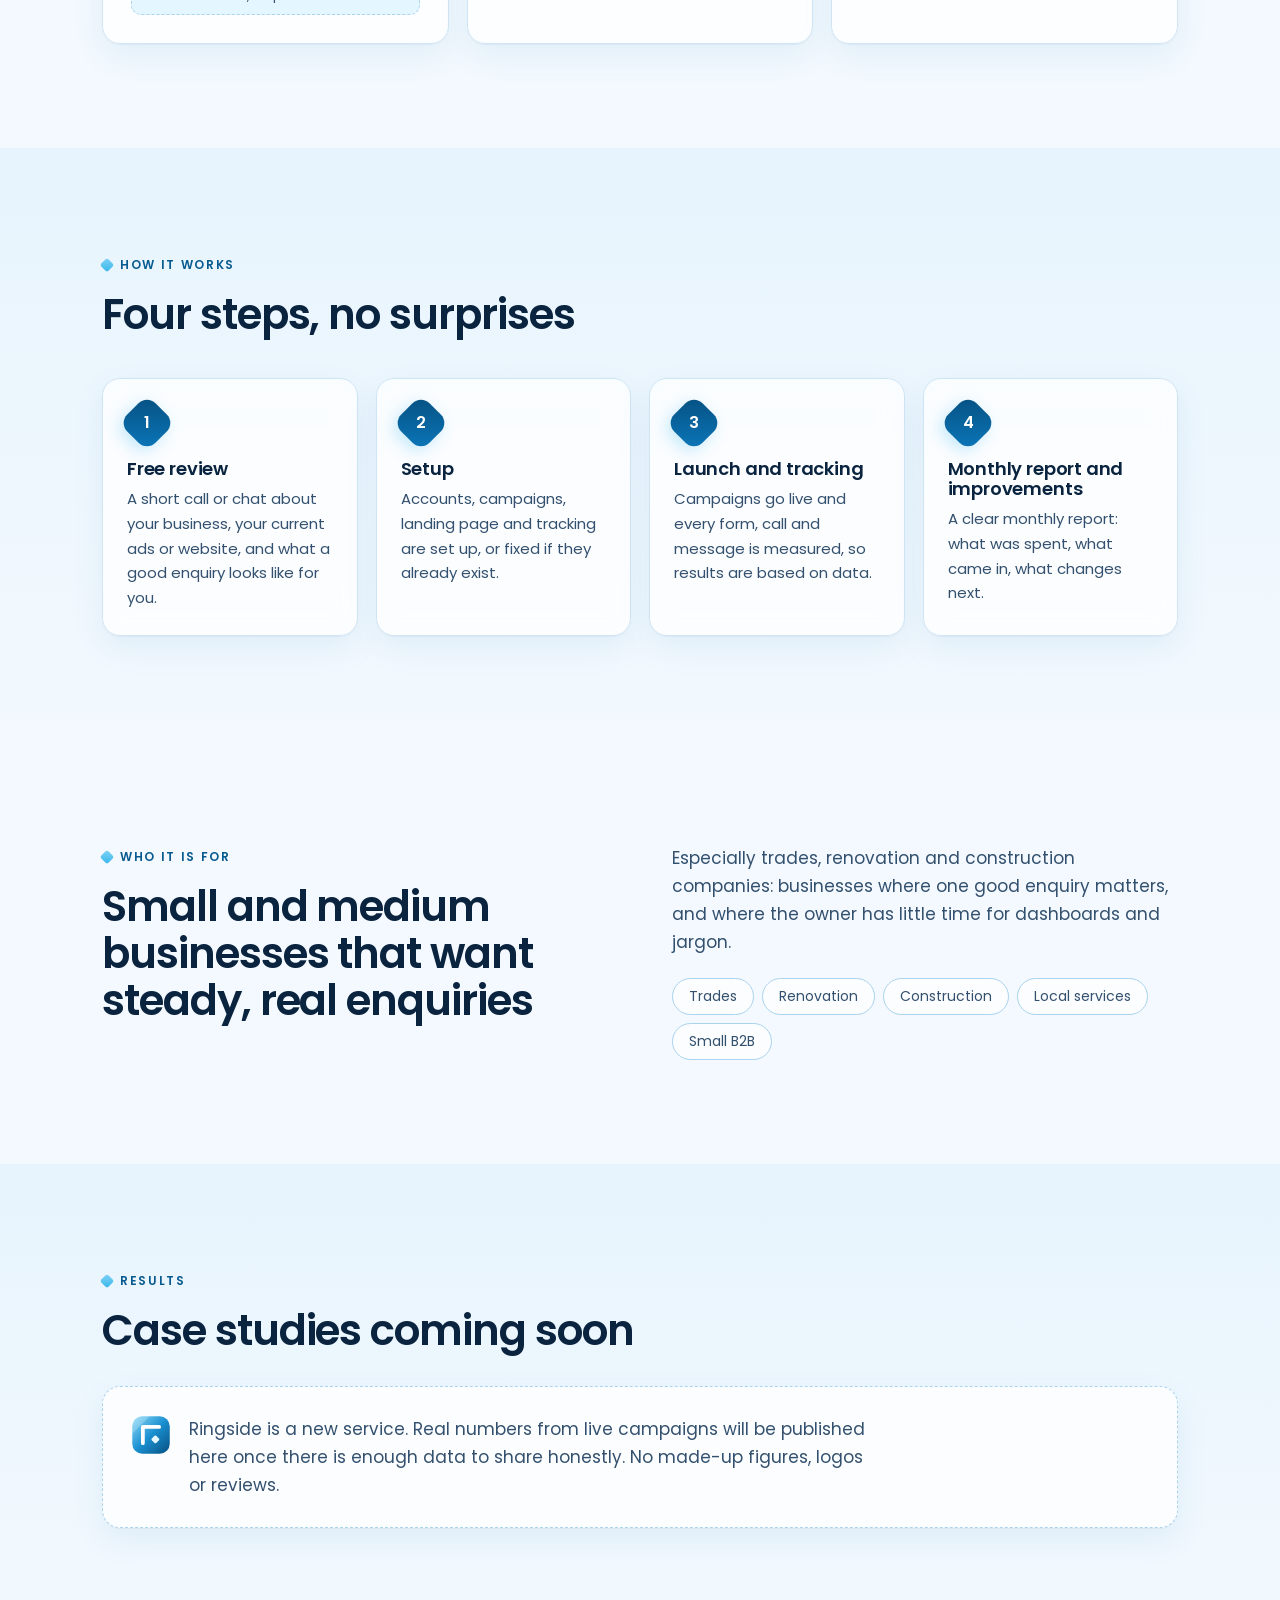
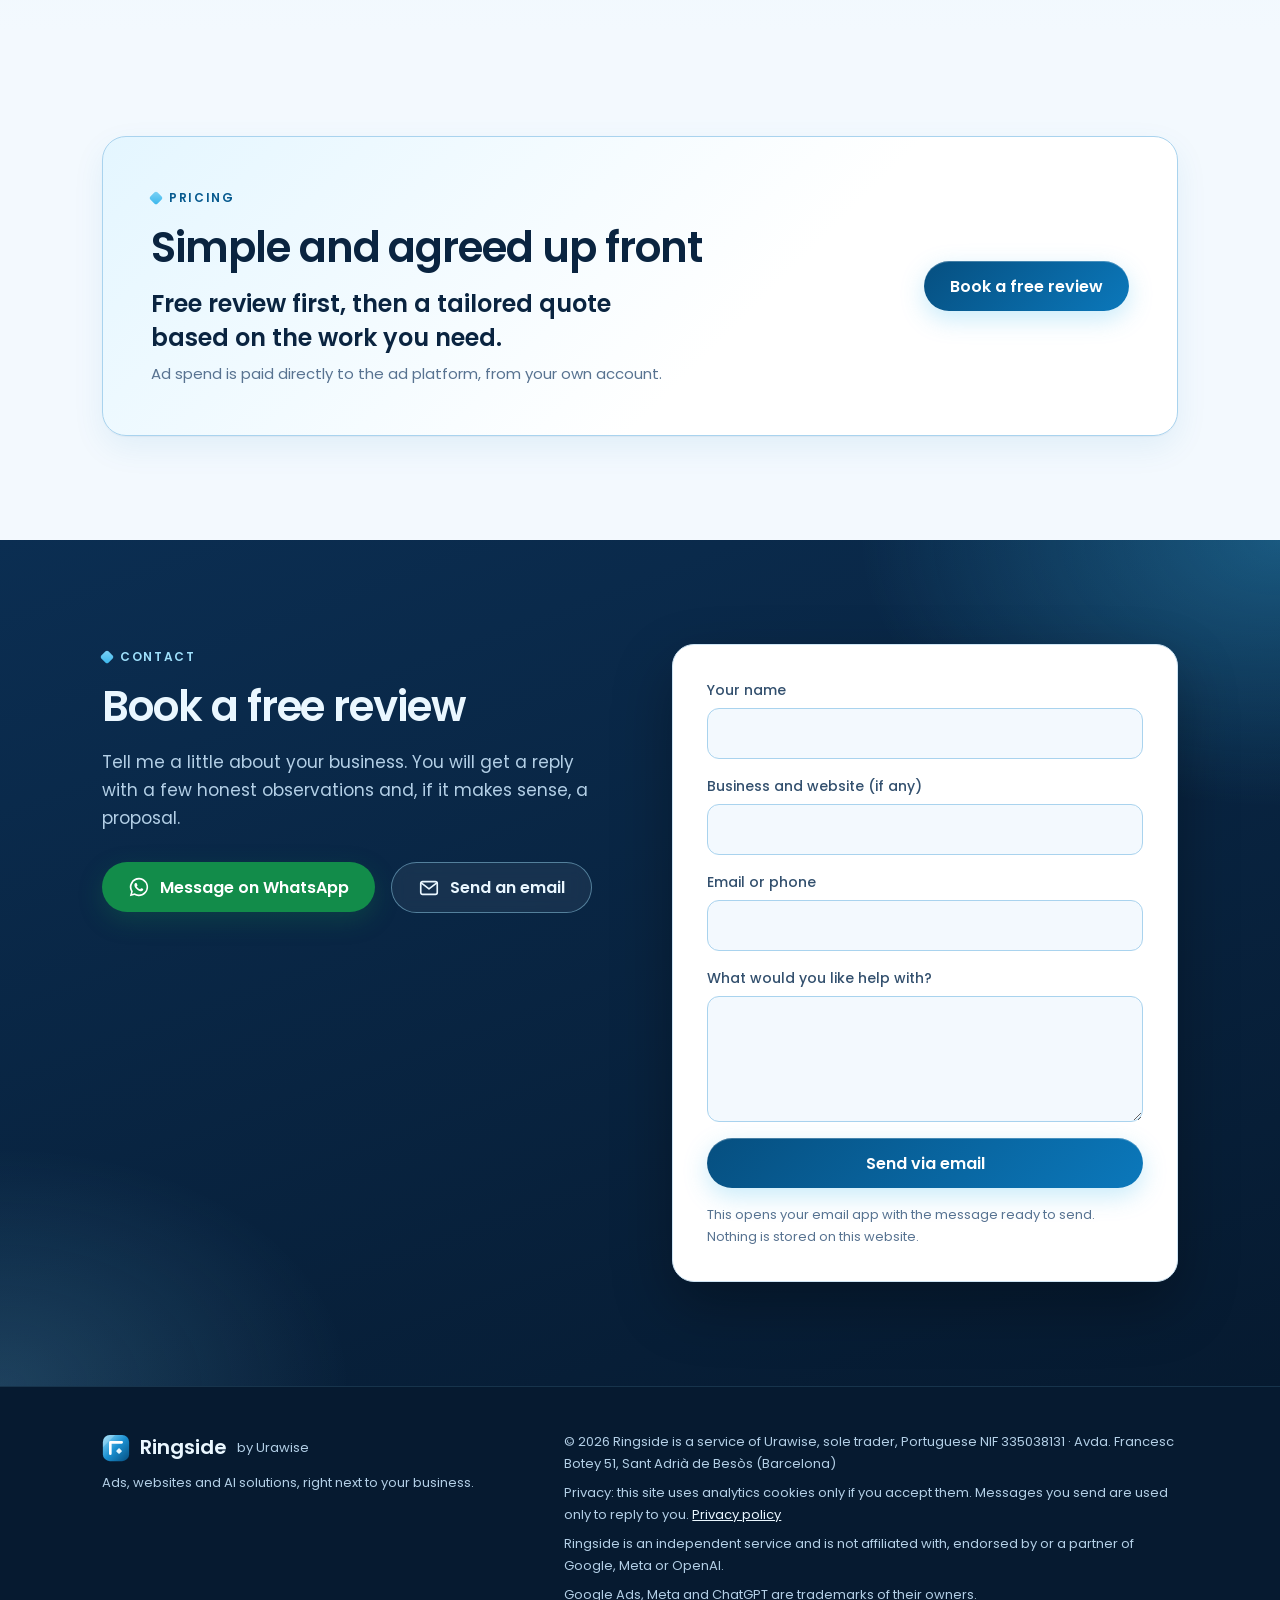
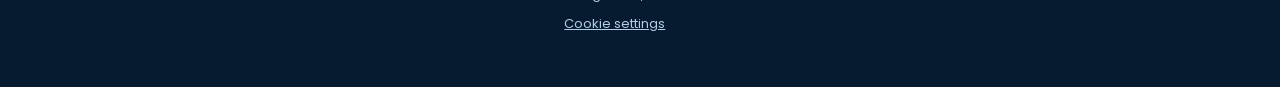
==== commit f62d6eac: "Privacy policy page in EN/ES/DA/SQ/FI at /privacy, linked from the footer; business details in the f" ====
--- a/index.html
+++ b/index.html
@@ -294,7 +294,7 @@
       </div>
       <div class="footer-legal">
         <p>© <span data-year>2026</span> <span data-i18n="footer.legal">Ringside is a service of Urawise, sole trader, Portuguese NIF 335038131</span> · Avda. Francesc Botey 51, Sant Adrià de Besòs (Barcelona)</p>
-        <p data-i18n="footer.privacy">Privacy: this site uses analytics cookies only if you accept them. Messages you send are used only to reply to you. [PRIVACY POLICY LINK]</p>
+        <p data-i18n="footer.privacy">Privacy: this site uses analytics cookies only if you accept them. Messages you send are used only to reply to you. <a href="/privacy">Privacy policy</a></p>
         <p data-i18n="footer.independent">Ringside is an independent service and is not affiliated with, endorsed by or a partner of Google, Meta or OpenAI.</p>
         <p data-i18n="footer.tm">Google Ads, Meta and ChatGPT are trademarks of their owners.</p>
         <p><button type="button" class="link-button" data-cookie-settings data-i18n="footer.cookies">Cookie settings</button></p>
--- a/styles.css
+++ b/styles.css
@@ -231,3 +231,17 @@
 .cookie-banner[hidden] { display: none; }
 .cookie-banner p { flex: 1 1 240px; }
 .cookie-actions { display: flex; gap: 8px; }
+
+/* Privacy page */
+.legal-page { padding-top: 40px; }
+@media (min-width: 720px) { .legal-page { padding-top: 64px; } }
+.legal { max-width: 820px; margin: 0 auto; padding: 24px; }
+@media (min-width: 720px) { .legal { padding: 48px; } }
+.legal h1 { font-size: clamp(30px, 5vw, 44px); max-width: none; }
+.legal h2 { font-size: 20px; max-width: none; margin: 32px 0 10px; }
+.legal p, .legal li { color: var(--ink-2); }
+.legal p + p { margin-top: 12px; }
+.legal ul { padding-left: 20px; margin: 10px 0 0; display: grid; gap: 8px; }
+.legal-updated { margin-top: 8px; font-size: 14px; color: var(--muted) !important; }
+.legal > p:nth-of-type(3) { margin-top: 20px; }
+.footer-link, .footer-legal a { color: var(--deep-ink); }
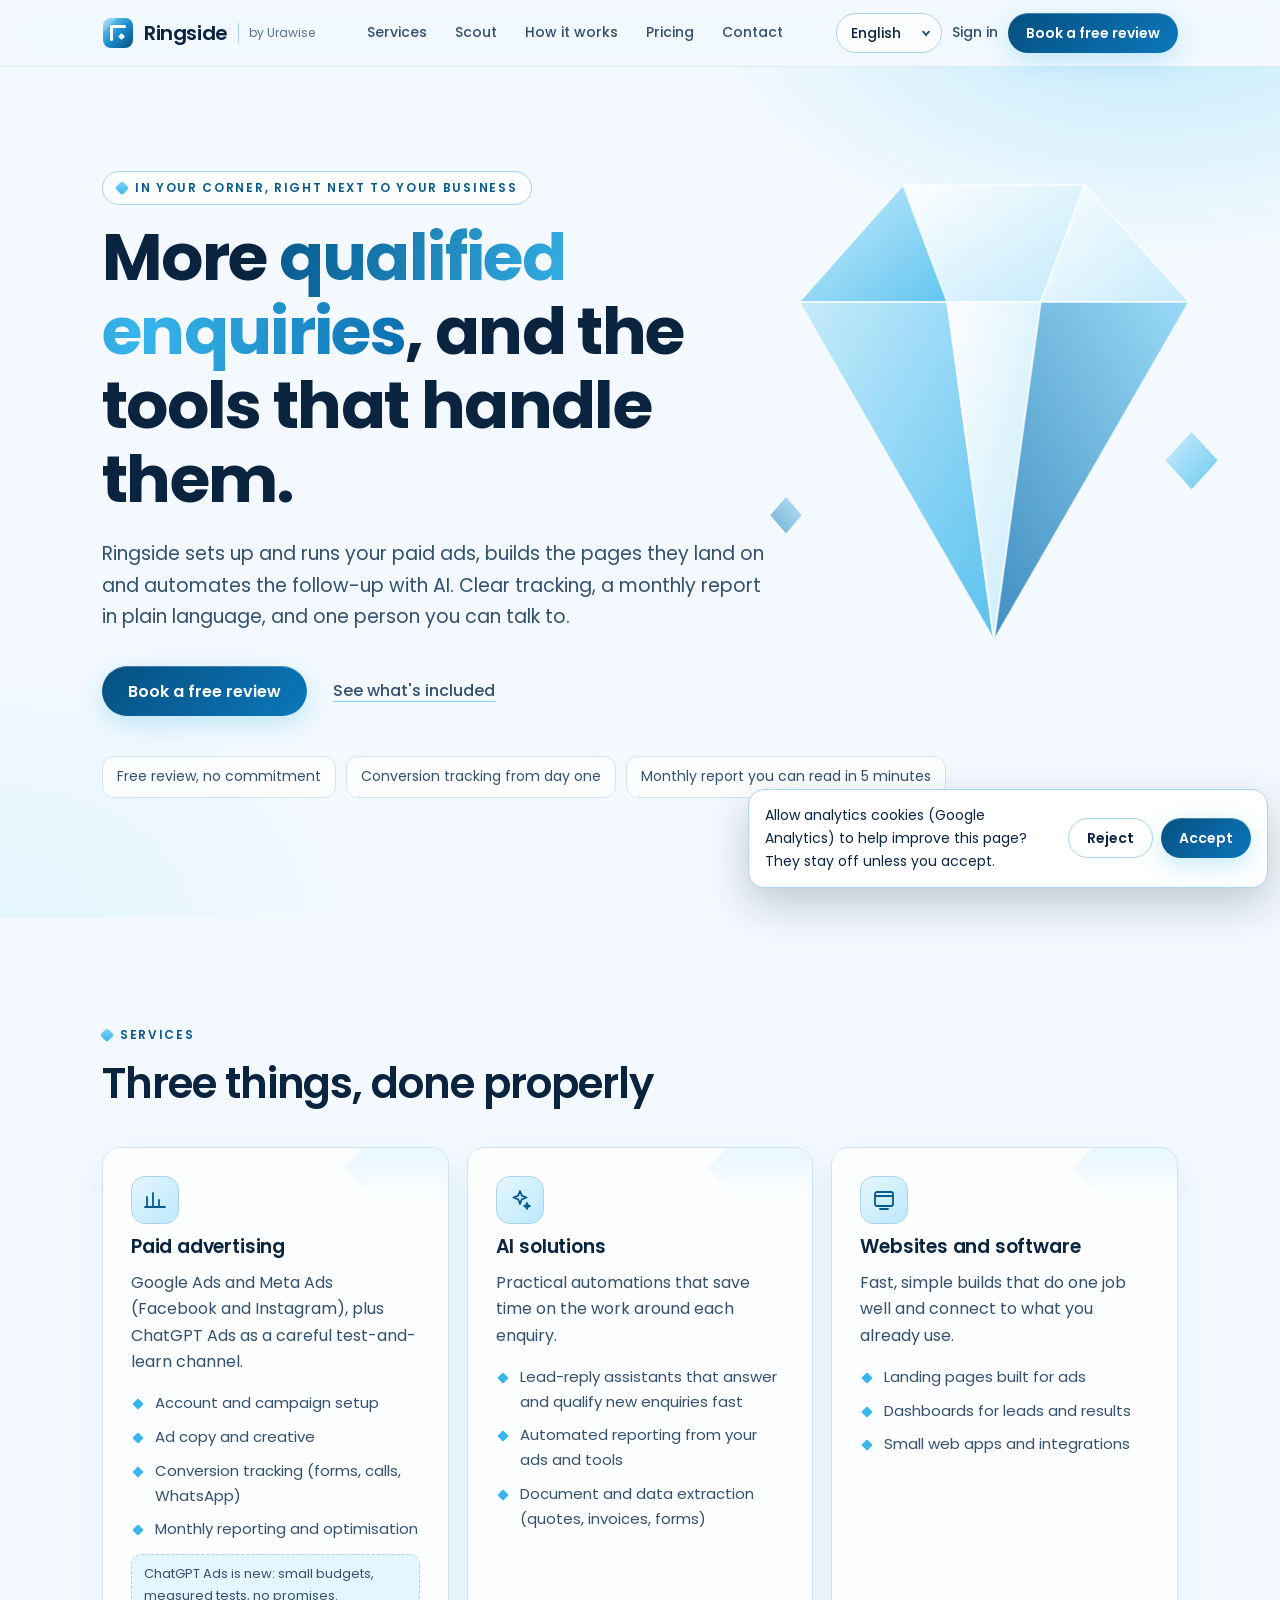
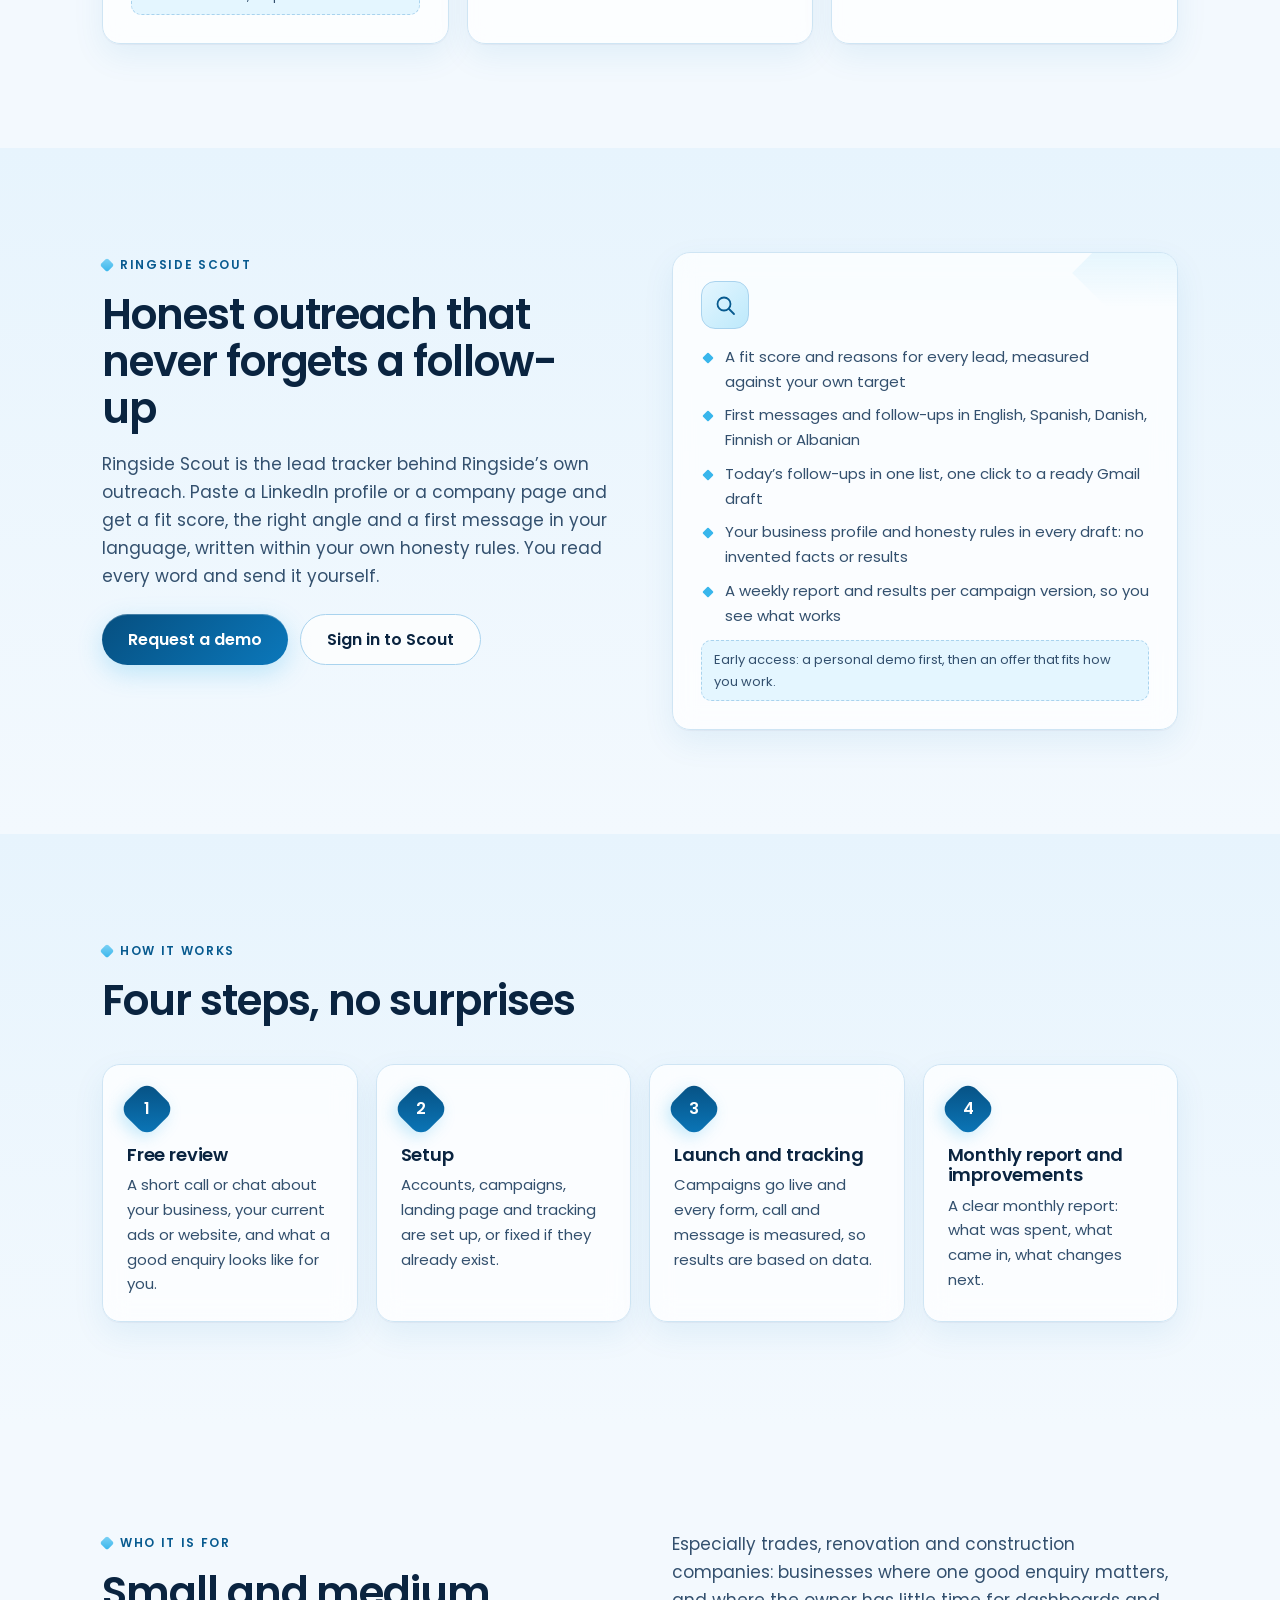
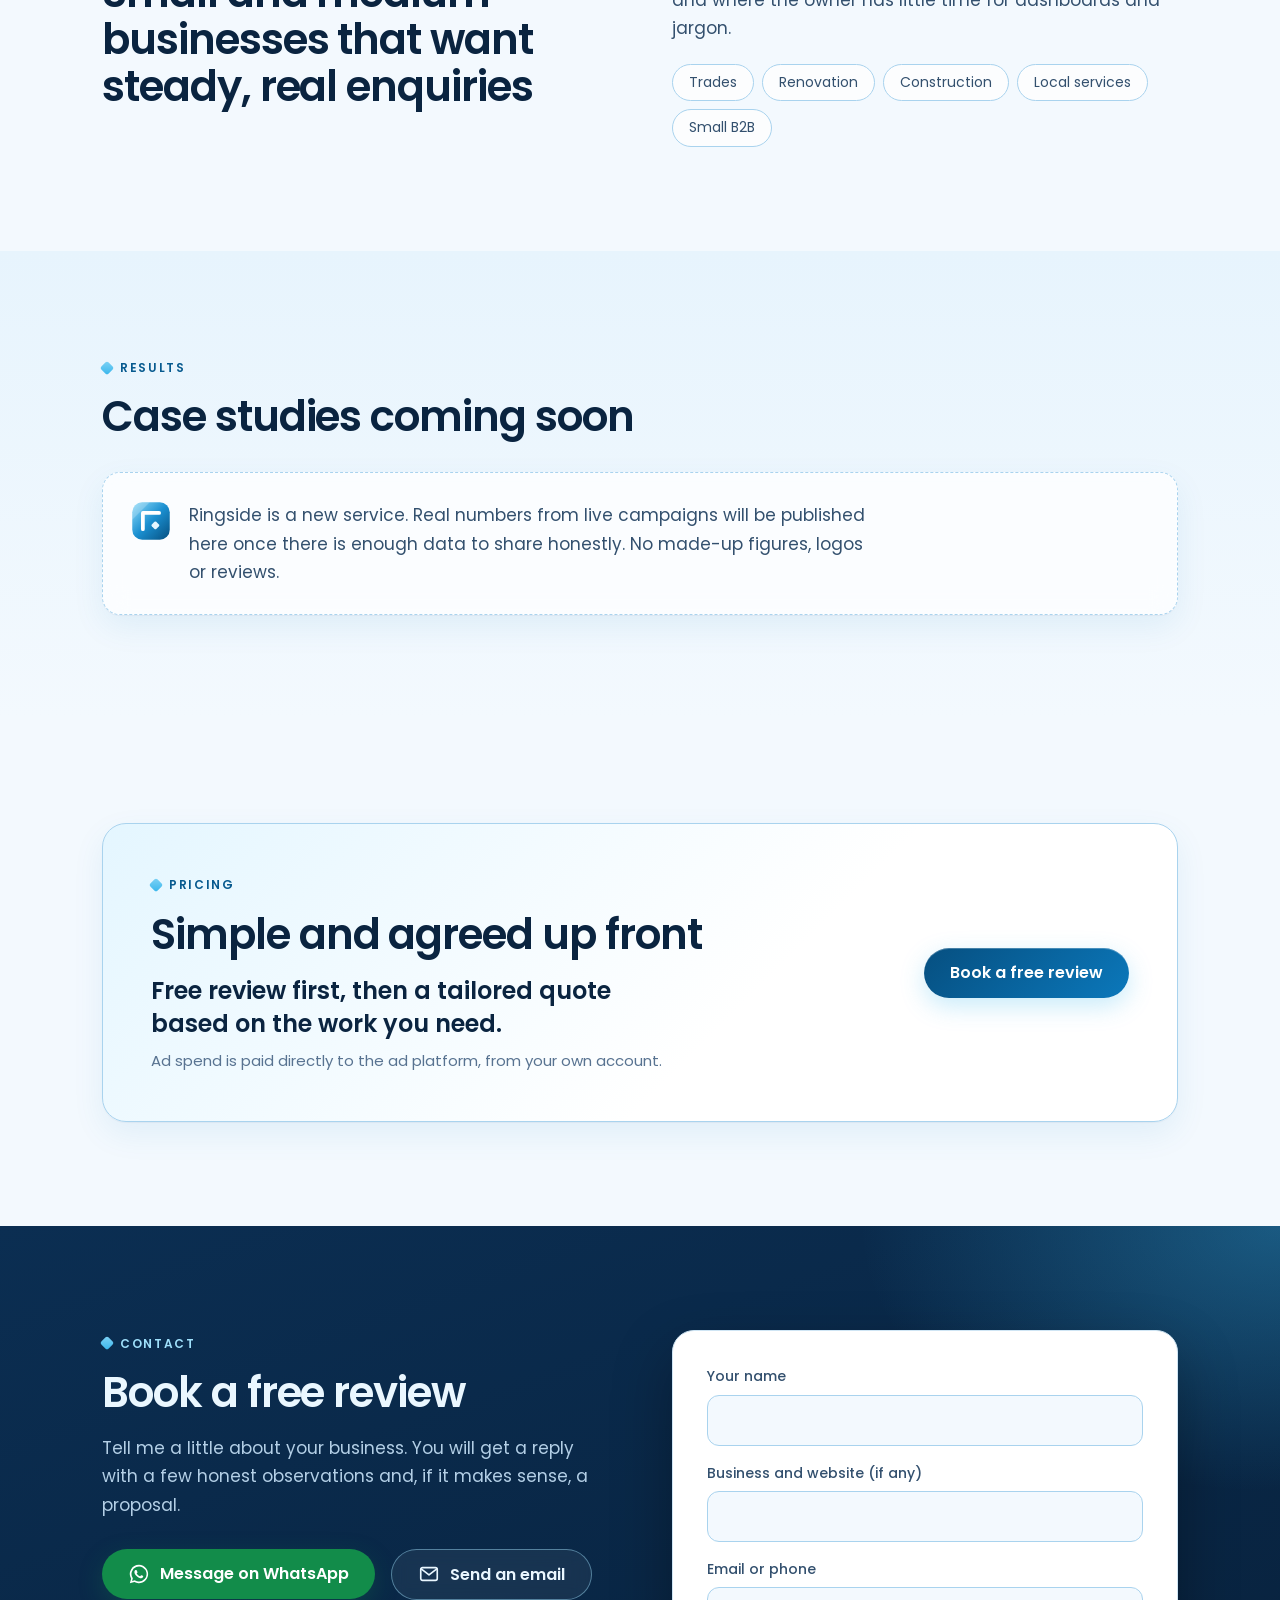
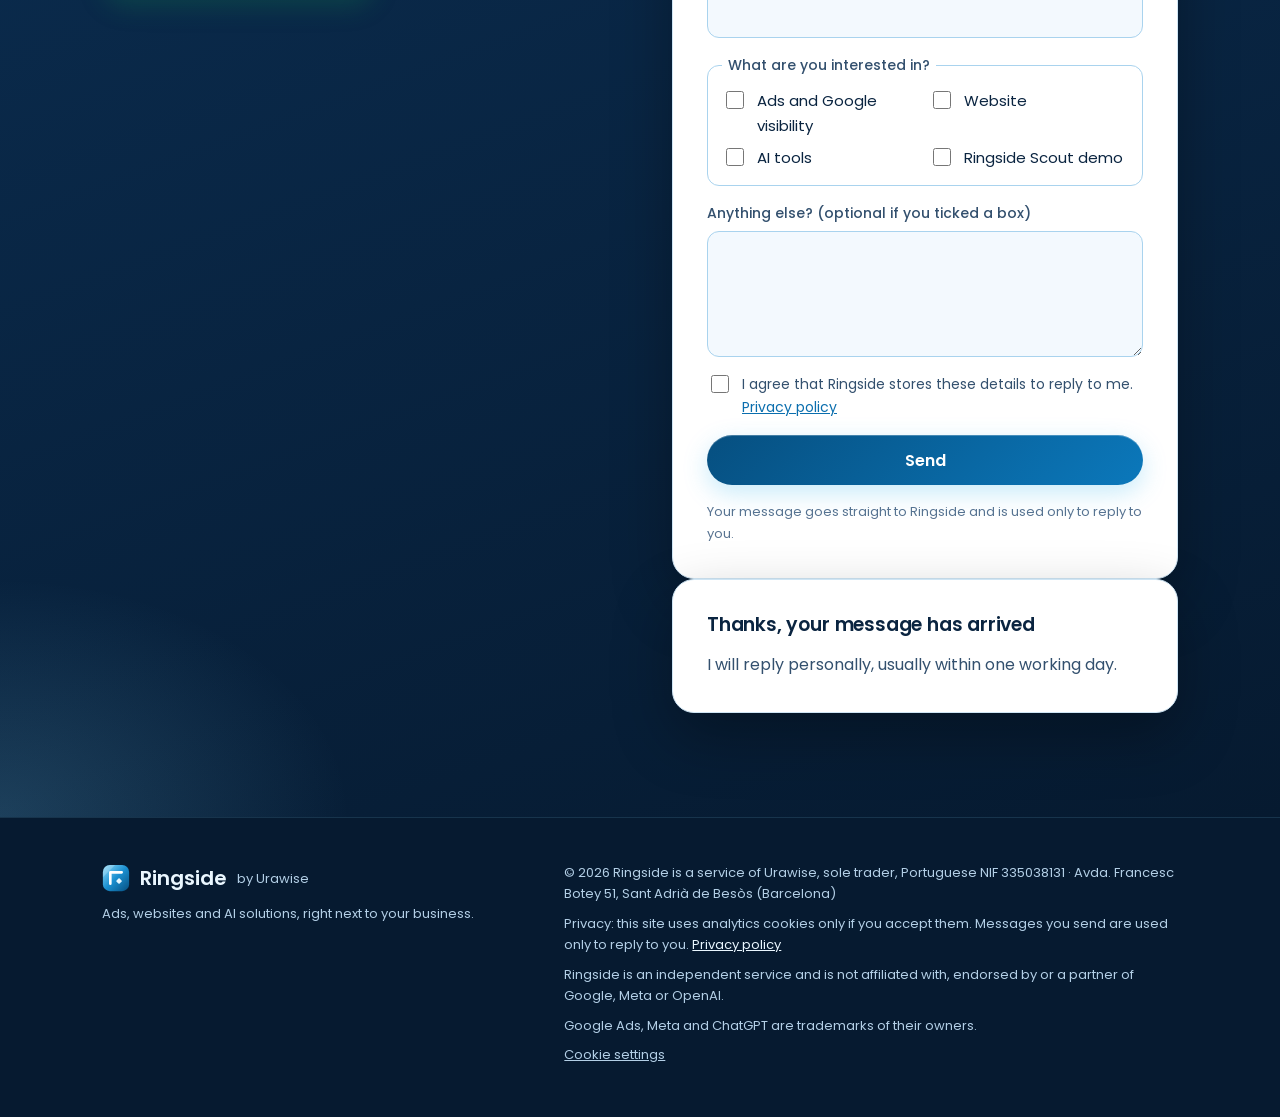
==== commit 044e641e: "Ringside Scout section, sign-in link, and a contact form that goes into Scout - New 'Ringside Scout'" ====
--- a/index.html
+++ b/index.html
@@ -49,6 +49,7 @@
       </a>
       <nav class="site-nav" aria-label="Main">
         <a href="#services" data-i18n="nav.services">Services</a>
+        <a href="#scout" data-i18n="nav.scout">Scout</a>
         <a href="#how" data-i18n="nav.how">How it works</a>
         <a href="#pricing" data-i18n="nav.pricing">Pricing</a>
         <a href="#contact" data-i18n="nav.contact">Contact</a>
@@ -64,6 +65,7 @@
             <option value="fi" lang="fi">Suomi</option>
           </select>
         </label>
+        <a class="signin-link" href="https://scout.urawise.eu/login" data-i18n="nav.signin">Sign in</a>
         <a class="btn btn-small" href="#contact" data-review-link data-i18n="cta.review">Book a free review</a>
       </div>
     </div>
@@ -149,6 +151,32 @@
       </div>
     </section>
 
+    <!-- RINGSIDE SCOUT -->
+    <section class="section section-alt" id="scout" aria-labelledby="scout-title">
+      <div class="wrap split">
+        <div class="scout-intro">
+          <p class="eyebrow" data-i18n="scout.eyebrow">Ringside Scout</p>
+          <h2 id="scout-title" data-i18n="scout.title">Honest outreach that never forgets a follow-up</h2>
+          <p data-i18n="scout.body">Ringside Scout is the lead tracker behind Ringside’s own outreach. Paste a LinkedIn profile or a company page and get a fit score, the right angle and a first message in your language, written within your own honesty rules. You read every word and send it yourself.</p>
+          <div class="scout-actions">
+            <a class="btn" href="#contact" data-interest="scout" data-i18n="scout.demo">Request a demo</a>
+            <a class="btn btn-ghost" href="https://scout.urawise.eu/login" data-i18n="scout.signin">Sign in to Scout</a>
+          </div>
+        </div>
+        <article class="card glass">
+          <div class="card-icon" aria-hidden="true"><svg viewBox="0 0 24 24"><circle cx="11" cy="11" r="6.5" /><path d="M16 16l5 5" /></svg></div>
+          <ul class="ticks">
+            <li data-i18n="scout.l1">A fit score and reasons for every lead, measured against your own target</li>
+            <li data-i18n="scout.l2">First messages and follow-ups in English, Spanish, Danish, Finnish or Albanian</li>
+            <li data-i18n="scout.l3">Today’s follow-ups in one list, one click to a ready Gmail draft</li>
+            <li data-i18n="scout.l4">Your business profile and honesty rules in every draft: no invented facts or results</li>
+            <li data-i18n="scout.l5">A weekly report and results per campaign version, so you see what works</li>
+          </ul>
+          <p class="tag" data-i18n="scout.tag">Early access: a personal demo first, then an offer that fits how you work.</p>
+        </article>
+      </div>
+    </section>
+
     <!-- HOW IT WORKS -->
     <section class="section section-alt" id="how" aria-labelledby="how-title">
       <div class="wrap">
@@ -261,27 +289,47 @@
           </div>
         </div>
 
+        <div class="contact-box">
         <form class="contact-form" id="contact-form" novalidate>
           <div class="field">
             <label for="f-name" data-i18n="form.name">Your name</label>
-            <input id="f-name" name="name" type="text" autocomplete="name" required>
+            <input id="f-name" name="name" type="text" autocomplete="name" maxlength="200" required>
           </div>
           <div class="field">
             <label for="f-business" data-i18n="form.business">Business and website (if any)</label>
-            <input id="f-business" name="business" type="text" autocomplete="organization">
+            <input id="f-business" name="business" type="text" autocomplete="organization" maxlength="300">
           </div>
           <div class="field">
             <label for="f-email" data-i18n="form.email">Email or phone</label>
-            <input id="f-email" name="contact" type="text" autocomplete="email" required>
-          </div>
+            <input id="f-email" name="contact" type="text" autocomplete="email" maxlength="200" required>
+          </div>
+          <fieldset class="interests">
+            <legend data-i18n="form.interests">What are you interested in?</legend>
+            <label class="check"><input type="checkbox" name="interests" value="ads"> <span data-i18n="form.i.ads">Ads and Google visibility</span></label>
+            <label class="check"><input type="checkbox" name="interests" value="website"> <span data-i18n="form.i.website">Website</span></label>
+            <label class="check"><input type="checkbox" name="interests" value="ai"> <span data-i18n="form.i.ai">AI tools</span></label>
+            <label class="check"><input type="checkbox" name="interests" value="scout"> <span data-i18n="form.i.scout">Ringside Scout demo</span></label>
+          </fieldset>
           <div class="field">
-            <label for="f-message" data-i18n="form.message">What would you like help with?</label>
-            <textarea id="f-message" name="message" rows="4" required></textarea>
-          </div>
-          <button class="btn btn-block" type="submit" data-i18n="form.submit">Send via email</button>
-          <p class="form-note" data-i18n="form.note">This opens your email app with the message ready to send. Nothing is stored on this website.</p>
-          <p class="form-error" role="alert" hidden data-i18n="form.error">Please fill in your name, a way to reach you and a short message.</p>
+            <label for="f-message" data-i18n="form.message">Anything else? (optional if you ticked a box)</label>
+            <textarea id="f-message" name="message" rows="4" maxlength="3000"></textarea>
+          </div>
+          <div class="hp" aria-hidden="true">
+            <label for="f-hp">Leave this empty</label>
+            <input id="f-hp" name="hp" type="text" tabindex="-1" autocomplete="off">
+          </div>
+          <label class="check consent"><input type="checkbox" name="consent" required> <span data-i18n="form.consent">I agree that Ringside stores these details to reply to me. <a href="/privacy">Privacy policy</a></span></label>
+          <button class="btn btn-block" type="submit" data-i18n="form.submit">Send</button>
+          <p class="form-note" data-i18n="form.note">Your message goes straight to Ringside and is used only to reply to you.</p>
+          <p class="form-error" role="alert" hidden data-i18n="form.error">Please add your name, an email or phone number, tick a box or write a message, and agree to the privacy note.</p>
+          <p class="form-error" role="alert" hidden data-form-rate data-i18n="form.rate">Too many messages from here in a short time. Please try again later, or use email or WhatsApp.</p>
+          <p class="form-error" role="alert" hidden data-form-fail><span data-i18n="form.fail">Your message could not be sent right now.</span> <a href="#" data-fallback data-i18n="form.fallback">Send it by email instead</a></p>
         </form>
+        <div class="contact-form form-success" role="status" hidden data-form-success>
+          <h3 data-i18n="form.sentTitle">Thanks, your message has arrived</h3>
+          <p data-i18n="form.sent">I will reply personally, usually within one working day.</p>
+        </div>
+        </div>
       </div>
     </section>
   </main>
--- a/styles.css
+++ b/styles.css
@@ -245,3 +245,23 @@
 .legal-updated { margin-top: 8px; font-size: 14px; color: var(--muted) !important; }
 .legal > p:nth-of-type(3) { margin-top: 20px; }
 .footer-link, .footer-legal a { color: var(--deep-ink); }
+
+/* Ringside Scout section */
+.scout-intro h2 + p { margin-top: 18px; }
+.scout-actions { display: flex; flex-wrap: wrap; gap: 12px; margin-top: 24px; }
+.signin-link { display: none; color: var(--ink-2); font-size: 14px; font-weight: 500; text-decoration: none; }
+.signin-link:hover { color: var(--brand); }
+@media (min-width: 720px) { .signin-link { display: inline; } }
+
+/* Contact form: interests, consent, spam trap, success */
+.interests { border: 1px solid var(--line-strong); border-radius: 12px; padding: 12px 14px 14px; margin: 0; display: grid; gap: 8px; }
+@media (min-width: 520px) { .interests { grid-template-columns: 1fr 1fr; } }
+.interests legend { padding: 0 6px; font-size: 14px; font-weight: 500; color: var(--ink-2); }
+.check { display: flex; align-items: flex-start; gap: 10px; font-size: 15px; color: var(--ink); cursor: pointer; }
+.check input { width: 18px; height: 18px; margin-top: 2px; flex: none; accent-color: var(--crystal-4); }
+.consent { font-size: 14px; color: var(--ink-2); }
+.consent a { color: var(--brand); }
+.hp { position: absolute; left: -10000px; width: 1px; height: 1px; overflow: hidden; }
+.form-success h3 { margin: 0; }
+.form-success p { color: var(--ink-2); }
+.form-error a { color: inherit; font-weight: 600; }
